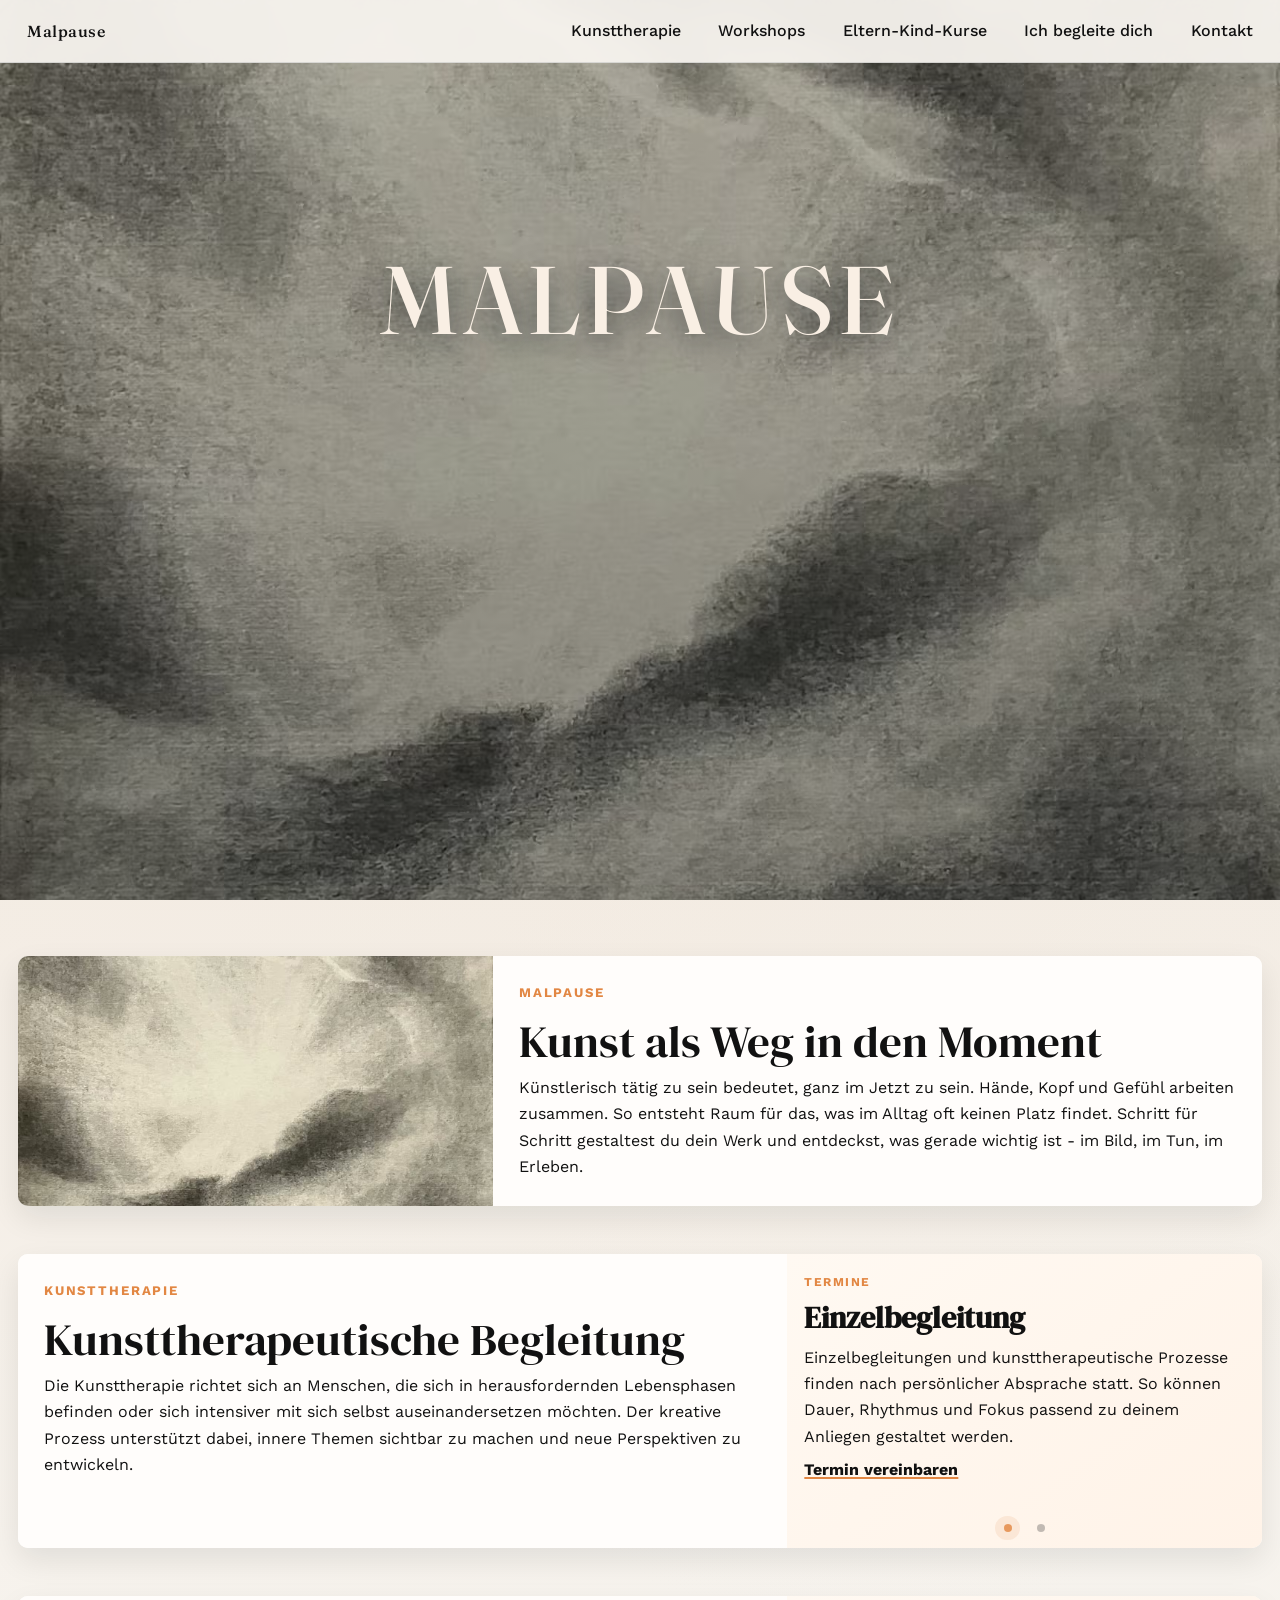
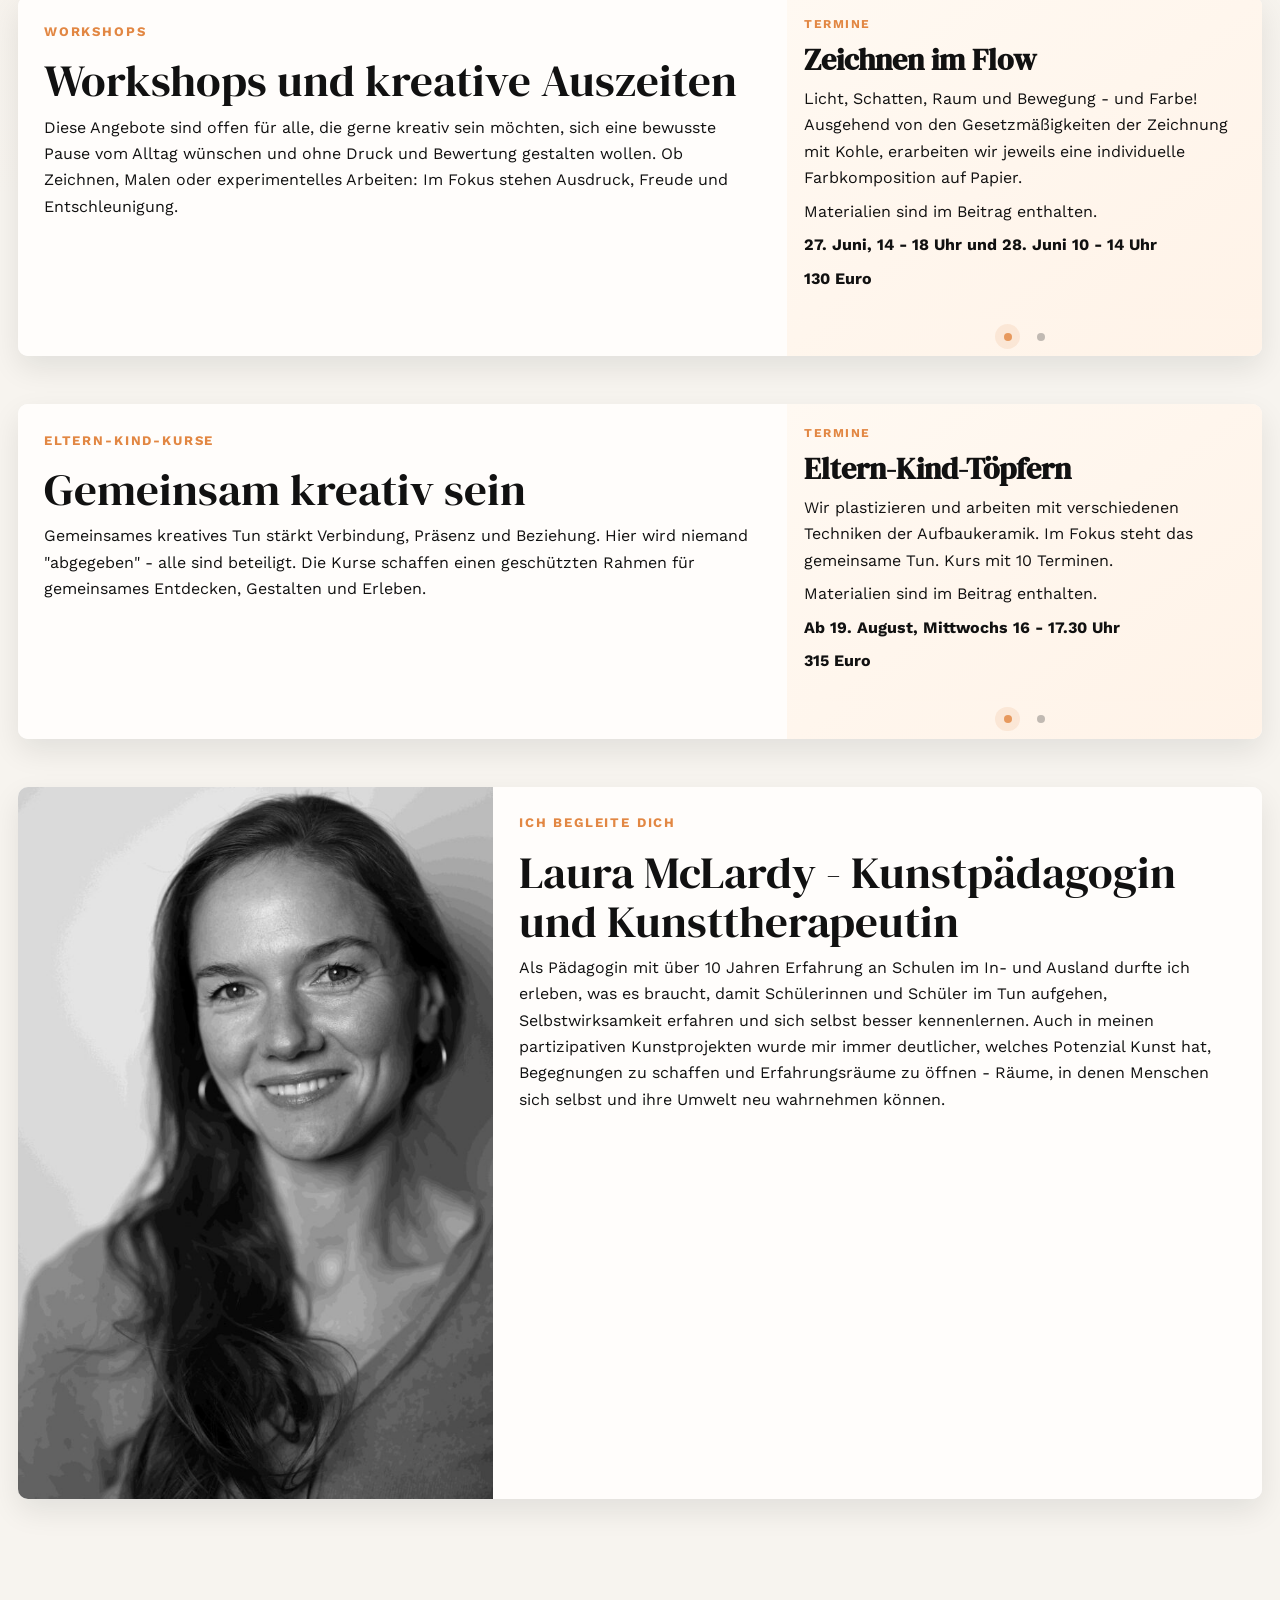
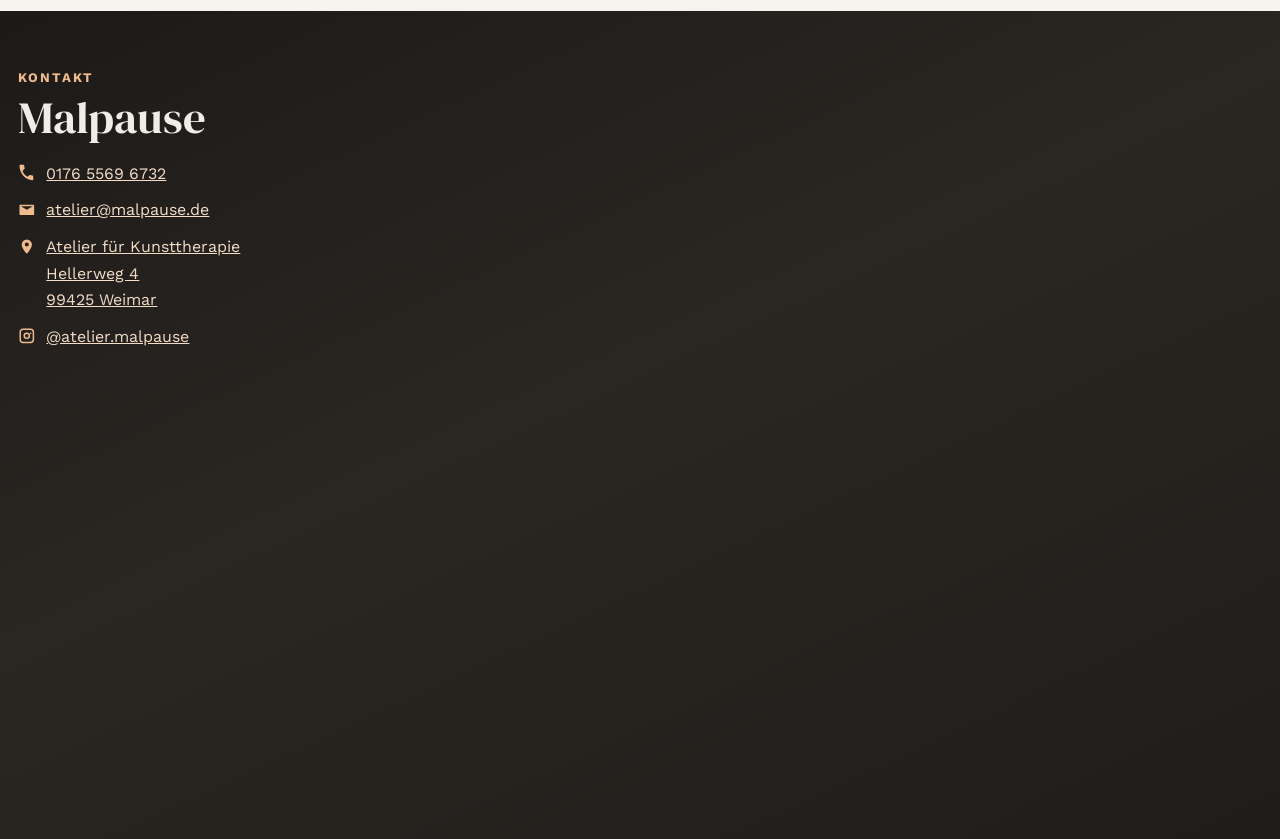
==== index.html @ d19cddeb "Update index.html" ====
﻿<!doctype html>
<html lang="de">
<head>
  <meta charset="utf-8">
  <meta name="viewport" content="width=device-width, initial-scale=1">
  <title>Malpause</title>
  <meta name="description" content="Kunsttherapie, Workshops und Eltern-Kind-Kurse in Weimar.">
  <link rel="icon" href="favicon.svg" type="image/svg+xml">
  <link rel="preconnect" href="https://fonts.googleapis.com">
  <link rel="preconnect" href="https://fonts.gstatic.com" crossorigin>
  <link href="https://fonts.googleapis.com/css2?family=Caveat:wght@500;700&family=DM+Serif+Display:ital@0;1&family=Fraunces:opsz,wght@9..144,300;9..144,500;9..144,700&family=Great+Vibes&family=Satisfy&family=Work+Sans:wght@400;500;700&display=swap" rel="stylesheet">
  <link rel="stylesheet" href="styles.css">
</head>
<body>
  <header id="hero" class="hero" aria-label="Hero Bereich">
    <picture>
      <source
        type="image/avif"
        srcset="hero-768.avif 768w, hero-1280.avif 1280w, hero-1920.avif 1920w"
        sizes="100vw">
      <source
        type="image/webp"
        srcset="hero-768.webp 768w, hero-1280.webp 1280w, hero-1920.webp 1920w"
        sizes="100vw">
      <img src="hero-1280.webp" alt="Malpause Hintergrund" class="hero__image" fetchpriority="high" decoding="async">
    </picture>
    <div class="hero__overlay"></div>
    <div class="hero__content">
      <h1 class="hero__title" id="heroTitle"><a class="hero__title-link" href="#malpause">Malpause</a></h1>
      <div class="hero__links" id="heroLinks" aria-label="Schnellzugriffe">
        <a class="hero__link" id="heroLinkKunsttherapie" href="#kunsttherapie">Kunsttherapie</a>
        <a class="hero__link" id="heroLinkWorkshops" href="#workshops">Workshops</a>
        <a class="hero__link" id="heroLinkElternKind" href="#eltern-kind-kurse">Eltern-Kind-Kurse</a>
      </div>
      <a class="hero__signature" id="heroSignature" href="#ich-begleite-dich">by Laura McLardy</a>
    </div>
  </header>

  <nav id="mainNav" class="site-nav is-hidden" aria-label="Hauptmenü">
    <div class="site-nav__inner">
      <a class="site-nav__brand" href="#malpause">Malpause</a>
      <button class="site-nav__toggle" id="navToggle" type="button" aria-expanded="false" aria-controls="mainMenu" aria-label="Menü öffnen">
        <span class="site-nav__toggle-line"></span>
        <span class="site-nav__toggle-line"></span>
        <span class="site-nav__toggle-line"></span>
      </button>
      <div class="site-nav__menu" id="mainMenu">
        <a href="#kunsttherapie">Kunsttherapie</a>
        <a href="#workshops">Workshops</a>
        <a href="#eltern-kind-kurse">Eltern-Kind-Kurse</a>
        <a href="#ich-begleite-dich">Ich begleite dich</a>
        <a href="#kontakt">Kontakt</a>
      </div>
    </div>
  </nav>

  <main>
    <section id="malpause" class="content-block">
      <figure class="content-block__media">
        <picture>
          <source
            type="image/avif"
            srcset="hero-768.avif 768w, hero-1280.avif 1280w, hero-1920.avif 1920w"
            sizes="(min-width: 768px) 62vw, 100vw">
          <source
            type="image/webp"
            srcset="hero-768.webp 768w, hero-1280.webp 1280w, hero-1920.webp 1920w"
            sizes="(min-width: 768px) 62vw, 100vw">
          <img src="hero-1280.webp" alt="Kunstmaterialien im Atelier" loading="lazy" decoding="async">
        </picture>
      </figure>
      <div class="content-block__text">
        <p class="eyebrow">Malpause</p>
        <h2>Kunst als Weg in den Moment</h2>
        <p>
          Künstlerisch tätig zu sein bedeutet, ganz im Jetzt zu sein.
          Hände, Kopf und Gefühl arbeiten zusammen.
          So entsteht Raum für das, was im Alltag oft keinen Platz findet.
          Schritt für Schritt gestaltest du dein Werk und entdeckst,
          was gerade wichtig ist - im Bild, im Tun, im Erleben.
        </p>
      </div>
    </section>

    <section id="kunsttherapie" class="content-block offer-section">
      <figure class="content-block__media">
        <div class="offer-carousel" data-carousel aria-label="Karussell Kunsttherapie">
          <div class="offer-carousel__slide offer-carousel__slide--term is-active">
            <div class="term-card">
              <p class="term-card__label">Termine</p>
              <h3>Einzelbegleitung</h3>
              <p>
                Einzelbegleitungen und kunsttherapeutische Prozesse finden nach persönlicher
                Absprache statt. So können Dauer, Rhythmus und Fokus passend zu deinem Anliegen
                gestaltet werden.
              </p>
              <p><strong><a class="term-link" href="#kontakt">Termin vereinbaren</a></strong></p>
            </div>
          </div>
          <div class="offer-carousel__slide offer-carousel__slide--quote">
            <blockquote class="quote-card offer-quote">
              <p>
                “Die Sessions helfen mir, innere Klarheit zu gewinnen, Blockaden zu lösen und mich selbst besser zu verstehen.”
              </p>
              <cite>- Klientin, Einzelbegleitung</cite>
            </blockquote>
          </div>
          <div class="offer-carousel__controls">
            <button type="button" class="offer-carousel__btn" data-carousel-prev aria-label="Vorheriges Element">‹</button>
            <div class="offer-carousel__dots" role="tablist" aria-label="Karussell-Navigation">
              <button type="button" class="offer-carousel__dot is-active" data-carousel-dot="0" aria-label="Slide 1"></button>
              <button type="button" class="offer-carousel__dot" data-carousel-dot="1" aria-label="Slide 2"></button>
            </div>
            <button type="button" class="offer-carousel__btn" data-carousel-next aria-label="Nächstes Element">›</button>
          </div>
        </div>
      </figure>
      <div class="content-block__text">
        <p class="eyebrow">Kunsttherapie</p>
        <h2>Kunsttherapeutische Begleitung</h2>
        <p>
          Die Kunsttherapie richtet sich an Menschen, die sich in herausfordernden
          Lebensphasen befinden oder sich intensiver mit sich selbst auseinandersetzen
          möchten. Der kreative Prozess unterstützt dabei, innere Themen sichtbar zu machen
          und neue Perspektiven zu entwickeln.
        </p>
      </div>
    </section>

    <section id="workshops" class="content-block offer-section">
      <figure class="content-block__media">
        <div class="offer-carousel" data-carousel aria-label="Karussell Workshops">
          <div class="offer-carousel__slide offer-carousel__slide--term is-active">
            <div class="term-card">
              <p class="term-card__label">Termine</p>
              <h3>Zeichnen im Flow</h3>
              <p>
                Licht, Schatten, Raum und Bewegung - und Farbe! Ausgehend von den Gesetzmäßigkeiten der Zeichnung mit Kohle, erarbeiten wir jeweils 
                eine individuelle Farbkomposition auf Papier.
              </p>
              <p>Materialien sind im Beitrag enthalten.</p>
              <p><strong>27. Juni, 14 - 18 Uhr und 28. Juni 10 - 14 Uhr</strong></p>
              <p><strong>130 Euro</strong></p>
            </div>
          </div>
          <div class="offer-carousel__slide offer-carousel__slide--quote">
            <blockquote class="quote-card offer-quote">
              <p>
                “Lauras Unterrichtsstil ist wunderbar: sanft, ermutigend und klar. Besonders gefallen haben mir die Dynamik und die Atmosphäre.”
              </p>
              <cite>- Workshop Teilnehmer</cite>
            </blockquote>
          </div>
          <div class="offer-carousel__controls">
            <button type="button" class="offer-carousel__btn" data-carousel-prev aria-label="Vorheriges Element">‹</button>
            <div class="offer-carousel__dots" role="tablist" aria-label="Karussell-Navigation">
              <button type="button" class="offer-carousel__dot is-active" data-carousel-dot="0" aria-label="Slide 1"></button>
              <button type="button" class="offer-carousel__dot" data-carousel-dot="1" aria-label="Slide 2"></button>
            </div>
            <button type="button" class="offer-carousel__btn" data-carousel-next aria-label="Nächstes Element">›</button>
          </div>
        </div>
      </figure>
      <div class="content-block__text">
        <p class="eyebrow">Workshops</p>
        <h2>Workshops und kreative Auszeiten</h2>
        <p>
          Diese Angebote sind offen für alle, die gerne kreativ sein möchten, sich
          eine bewusste Pause vom Alltag wünschen und ohne Druck und Bewertung gestalten
          wollen. Ob Zeichnen, Malen oder experimentelles Arbeiten: Im Fokus stehen
          Ausdruck, Freude und Entschleunigung.
        </p>
      </div>
    </section>

    <section id="eltern-kind-kurse" class="content-block offer-section">
      <figure class="content-block__media">
        <div class="offer-carousel" data-carousel aria-label="Karussell Eltern-Kind-Kurse">
          <div class="offer-carousel__slide offer-carousel__slide--term is-active">
            <div class="term-card">
              <p class="term-card__label">Termine</p>
              <h3>Eltern-Kind-Töpfern</h3>
              <p>
                Wir plastizieren und arbeiten mit verschiedenen Techniken der Aufbaukeramik.
                Im Fokus steht das gemeinsame Tun. Kurs mit 10 Terminen. 
              </p>
              <p>Materialien sind im Beitrag enthalten.</p>
              <p><strong>Ab 19. August, Mittwochs 16 - 17.30 Uhr</strong></p>
              <p><strong>315 Euro</strong></p>
            </div>
          </div>
          <div class="offer-carousel__slide offer-carousel__slide--quote">
            <blockquote class="quote-card offer-quote">
              <p>
                “Die Atmosphäre war einladend, ruhig und inspirierend - genau das, was man sich für kreatives Arbeiten mit Kindern wünscht.”
              </p>
              <cite>- Eltern-Kind-Kurs Teilnehmende</cite>
            </blockquote>
          </div>
          <div class="offer-carousel__controls">
            <button type="button" class="offer-carousel__btn" data-carousel-prev aria-label="Vorheriges Element">‹</button>
            <div class="offer-carousel__dots" role="tablist" aria-label="Karussell-Navigation">
              <button type="button" class="offer-carousel__dot is-active" data-carousel-dot="0" aria-label="Slide 1"></button>
              <button type="button" class="offer-carousel__dot" data-carousel-dot="1" aria-label="Slide 2"></button>
            </div>
            <button type="button" class="offer-carousel__btn" data-carousel-next aria-label="Nächstes Element">›</button>
          </div>
        </div>
      </figure>
      <div class="content-block__text">
        <p class="eyebrow">Eltern-Kind-Kurse</p>
        <h2>Gemeinsam kreativ sein</h2>
        <p>
          Gemeinsames kreatives Tun stärkt Verbindung, Präsenz und Beziehung.
          Hier wird niemand "abgegeben" - alle sind beteiligt. Die Kurse schaffen
          einen geschützten Rahmen für gemeinsames Entdecken, Gestalten und Erleben.
        </p>
      </div>
    </section>

    <section id="ich-begleite-dich" class="content-block">
      <figure class="content-block__media">
        <img src="portrait-web-683x1024.jpg" alt="Porträt von Laura McLardy im Atelier" loading="lazy">
      </figure>
      <div class="content-block__text">
        <p class="eyebrow">Ich begleite dich</p>
        <h2>Laura McLardy - Kunstpädagogin und Kunsttherapeutin</h2>
        <p>
          Als Pädagogin mit über 10 Jahren Erfahrung an Schulen im In- und Ausland
          durfte ich erleben, was es braucht, damit Schülerinnen und Schüler im Tun
          aufgehen, Selbstwirksamkeit erfahren und sich selbst besser kennenlernen.
          Auch in meinen partizipativen Kunstprojekten wurde mir immer deutlicher,
          welches Potenzial Kunst hat, Begegnungen zu schaffen und Erfahrungsräume
          zu öffnen - Räume, in denen Menschen sich selbst und ihre Umwelt neu
          wahrnehmen können.
        </p>
      </div>
    </section>
  </main>

  <footer id="kontakt" class="site-footer">
    <div class="site-footer__inner">
      <p class="eyebrow">Kontakt</p>
      <h2>Malpause</h2>
      <ul class="contact-list">
        <li class="contact-item">
          <span class="contact-icon" aria-hidden="true">
            <svg viewBox="0 0 24 24" role="img" focusable="false">
              <path d="M6.6 10.8a15.2 15.2 0 0 0 6.6 6.6l2.2-2.2a1 1 0 0 1 1-.24c1.08.36 2.23.56 3.42.56a1 1 0 0 1 1 1V21a1 1 0 0 1-1 1C10.74 22 2 13.26 2 2a1 1 0 0 1 1-1h4.48a1 1 0 0 1 1 1c0 1.2.2 2.34.56 3.42a1 1 0 0 1-.24 1l-2.2 2.38z"/>
            </svg>
          </span>
          <a href="tel:+4917655696732">0176 5569 6732</a>
        </li>
        <li class="contact-item">
          <span class="contact-icon" aria-hidden="true">
            <svg viewBox="0 0 24 24" role="img" focusable="false">
              <path d="M3 5h18a1 1 0 0 1 1 1v12a1 1 0 0 1-1 1H3a1 1 0 0 1-1-1V6a1 1 0 0 1 1-1zm9 7 8.2-5H3.8L12 12z"/>
            </svg>
          </span>
          <a href="mailto:atelier@malpause.de">atelier@malpause.de</a>
        </li>
        <li class="contact-item">
          <span class="contact-icon" aria-hidden="true">
            <svg viewBox="0 0 24 24" role="img" focusable="false">
              <path d="M12 2a7 7 0 0 1 7 7c0 4.77-5.14 10.52-6.32 11.78a1 1 0 0 1-1.36 0C10.14 19.52 5 13.77 5 9a7 7 0 0 1 7-7zm0 9.5A2.5 2.5 0 1 0 12 6a2.5 2.5 0 0 0 0 5.5z"/>
            </svg>
          </span>
          <a href="https://maps.google.com/?q=Atelier+f%C3%BCr+Kunsttherapie,+Meyerstra%C3%9Fe+10,+99423+Weimar" target="_blank" rel="noopener noreferrer">
            Atelier für Kunsttherapie<br>
            Hellerweg 4<br>
            99425 Weimar
          </a>
        </li>
        <li class="contact-item">
          <span class="contact-icon" aria-hidden="true">
            <svg viewBox="0 0 24 24" role="img" focusable="false">
              <path d="M7 2h10a5 5 0 0 1 5 5v10a5 5 0 0 1-5 5H7a5 5 0 0 1-5-5V7a5 5 0 0 1 5-5zm0 2a3 3 0 0 0-3 3v10a3 3 0 0 0 3 3h10a3 3 0 0 0 3-3V7a3 3 0 0 0-3-3H7zm5 3.5A4.5 4.5 0 1 1 7.5 12 4.5 4.5 0 0 1 12 7.5zm0 2A2.5 2.5 0 1 0 14.5 12 2.5 2.5 0 0 0 12 9.5zm5.25-2.1a1.1 1.1 0 1 1-1.1 1.1 1.1 1.1 0 0 1 1.1-1.1z"/>
            </svg>
          </span>
          <a href="https://www.instagram.com/atelier.malpause/" target="_blank" rel="noopener noreferrer">@atelier.malpause</a>
        </li>
      </ul>
    </div>
  </footer>

  <script src="script.js"></script>
</body>
</html>
---- styles.css ----
﻿:root {
  --bg: #f7f4ef;
  --paper: #fffdfa;
  --ink: #111111;
  --muted: #3a3a3a;
  --accent: #e28743;
  --nav-bg: rgba(247, 244, 239, 0.95);
  --shadow: 0 12px 30px rgba(14, 17, 23, 0.09);
  --radius: 10px;
  --maxw: 1280px;
}

* {
  box-sizing: border-box;
}

html {
  scroll-behavior: smooth;
}

html[data-nav-direction] {
  scroll-behavior: auto;
  overflow-y: clip;
}

body {
  margin: 0;
  font-family: "Work Sans", system-ui, -apple-system, Segoe UI, Roboto, sans-serif;
  color: var(--ink);
  background: radial-gradient(circle at 10% -10%, #efe2d4 0%, transparent 48%),
    radial-gradient(circle at 120% 0%, #f2ebe2 0%, transparent 42%),
    var(--bg);
  line-height: 1.65;
  font-size: 1rem;
}

img {
  display: block;
  width: 100%;
  height: auto;
}

.hero {
  position: relative;
  isolation: isolate;
  overflow: hidden;
  height: 100svh;
}

.hero picture {
  display: block;
  width: 100%;
  height: 100%;
}

.hero__image {
  width: 100%;
  height: 100%;
  object-fit: cover;
  object-position: center;
}

.hero__overlay {
  position: absolute;
  inset: 0;
  background: linear-gradient(to bottom, rgba(18, 24, 31, 0.28), rgba(18, 24, 31, 0.45));
}

.hero__content {
  position: absolute;
  left: 50%;
  top: 50%;
  transform: translate(-50%, -50%);
  width: min(92vw, 820px);
  display: flex;
  flex-direction: column;
  align-items: center;
  text-align: center;
}

.hero__title {
  position: static;
  margin: 0;
  font-family: "Fraunces", Georgia, serif;
  font-size: clamp(2.2rem, 10vw, 6rem);
  font-weight: 500;
  letter-spacing: 0.05em;
  color: #f9efe4;
  opacity: 0;
  transition: opacity 1.6s ease;
  text-align: center;
  text-transform: uppercase;
  text-shadow: 0 8px 28px rgba(12, 16, 22, 0.55);
}

.hero__title.is-visible {
  opacity: 1;
}

.hero__title-link {
  color: inherit;
  text-decoration: none;
}

.hero__links {
  margin-top: 2rem;
  display: flex;
  flex-direction: column;
  align-items: center;
  gap: 0.48rem;
}

.hero__link {
  font-family: "Fraunces", Georgia, serif;
  font-size: clamp(1.22rem, 4.2vw, 2.05rem);
  font-weight: 400;
  letter-spacing: 0.01em;
  line-height: 1.4;
  color: #ffe2c8;
  text-decoration: none;
  opacity: 0;
  transform: translateY(8px);
  transition: opacity 0.72s ease, transform 0.72s ease, color 0.2s ease;
}

.hero__link.is-visible {
  opacity: 1;
  transform: translateY(0);
}

.hero__link:hover,
.hero__link:focus-visible {
  color: #ffd3aa;
}

.hero__signature {
  margin-top: 4.4rem;
  position: relative;
  font-family: "Caveat", "Satisfy", "Great Vibes", "Brush Script MT", cursive;
  font-size: clamp(1.55rem, 5.2vw, 2.55rem);
  font-weight: 500;
  letter-spacing: 0.02em;
  line-height: 1.15;
  color: #ffd8b6;
  text-decoration: none;
  opacity: 0;
  transform: translateY(8px) rotate(-5deg);
  transform-origin: left center;
  transition: opacity 0.92s ease, transform 0.92s ease, color 0.2s ease;
}

.hero__signature::after {
  content: "";
  position: absolute;
  left: 0.12em;
  right: 0.12em;
  bottom: 0.08em;
  border-bottom: 2px solid rgba(255, 216, 182, 0.95);
  transform: scaleX(0);
  transform-origin: left center;
  transition: transform 1.05s ease;
  transition-delay: 0.18s;
}

.hero__signature.is-visible {
  opacity: 1;
  transform: translateY(0) rotate(-5deg);
}

.hero__signature.is-visible::after {
  transform: scaleX(1);
}

.hero__signature:hover,
.hero__signature:focus-visible {
  color: #ffe7d0;
}

.site-nav {
  position: fixed;
  top: 0;
  left: 0;
  right: 0;
  z-index: 30;
  backdrop-filter: blur(8px);
  background: var(--nav-bg);
  border-bottom: 1px solid rgba(31, 42, 53, 0.12);
  transform: translateY(0);
  opacity: 1;
  transition: transform 0.85s ease, opacity 0.85s ease;
}

.site-nav.is-hidden {
  transform: translateY(-110%);
  opacity: 0;
  pointer-events: none;
}

.site-nav__inner {
  max-width: var(--maxw);
  margin: 0 auto;
  display: flex;
  justify-content: space-between;
  align-items: center;
  gap: 0.8rem;
  padding: 0.6rem 0.75rem;
}

.site-nav__brand {
  font-family: "Fraunces", Georgia, serif;
  font-size: 1.15rem;
  letter-spacing: 0.03em;
  font-weight: 500;
  flex: 0 0 auto;
}

.site-nav__toggle {
  display: none;
  width: 2.4rem;
  height: 2.4rem;
  border: 0;
  border-radius: 999px;
  background: rgba(226, 135, 67, 0.14);
  color: var(--ink);
  align-items: center;
  justify-content: center;
  flex-direction: column;
  gap: 0.22rem;
  cursor: pointer;
}

.site-nav__toggle-line {
  width: 1rem;
  height: 2px;
  background: currentColor;
  border-radius: 999px;
}

.site-nav__menu {
  display: flex;
  justify-content: flex-end;
  align-items: center;
  gap: 0.45rem;
  overflow-x: auto;
  white-space: nowrap;
  flex: 1 1 auto;
}

.site-nav a {
  position: relative;
  color: var(--ink);
  text-decoration: none;
  padding: 0.5rem 0.95rem;
  border-radius: 6px;
  font-size: 0.95rem;
  font-weight: 500;
  white-space: nowrap;
  transition: color 0.2s ease, transform 0.2s ease;
}

.site-nav a::before {
  content: "";
  position: absolute;
  inset: 18% 8%;
  border-radius: 14px 8px 12px 9px;
  background:
    radial-gradient(circle at 20% 40%, rgba(226, 135, 67, 0.2) 0, rgba(226, 135, 67, 0) 60%),
    linear-gradient(110deg, rgba(226, 135, 67, 0.13), rgba(255, 194, 145, 0.2));
  transform: scale(0.7) rotate(-1.8deg);
  opacity: 0;
  z-index: -1;
  transition: opacity 0.22s ease, transform 0.22s ease;
}

.site-nav a:hover,
.site-nav a:focus-visible {
  color: #2b1a0f;
  transform: translateY(-1px);
  outline: none;
}

.site-nav a:hover::before,
.site-nav a:focus-visible::before {
  opacity: 1;
  transform: scale(1) rotate(-1.8deg);
}

.quote-card {
  margin: 0;
  padding: 1.35rem 1.2rem;
  min-height: 100%;
  background: linear-gradient(145deg, #fff8f1, #fff2e7);
  border-left: 4px solid var(--accent);
  border-radius: 0;
  box-shadow: none;
  display: flex;
  flex-direction: column;
  justify-content: center;
}

.quote-card p {
  margin: 0 0 0.7rem;
  font-family: "DM Serif Display", Georgia, serif;
  font-size: clamp(1.05rem, 2.6vw, 1.45rem);
  line-height: 1.25;
}

.quote-card cite {
  font-style: normal;
  font-size: 0.92rem;
  color: var(--muted);
}

.term-card {
  min-height: 0;
  background: linear-gradient(145deg, #fff9f2, #fff3e8);
  border: 0;
  border-radius: 0;
  box-shadow: none;
  padding: 1.2rem 1.1rem;
}

.term-card__label {
  margin: 0 0 0.45rem;
  font-size: 0.75rem;
  letter-spacing: 0.12em;
  text-transform: uppercase;
  font-weight: 700;
  color: var(--accent);
}

.term-card h3 {
  margin: 0 0 0.55rem;
  font-family: "DM Serif Display", Georgia, serif;
  font-size: clamp(1.35rem, 3.2vw, 1.85rem);
  line-height: 1.2;
}

.term-card p {
  margin: 0 0 0.45rem;
}

.term-link {
  color: #111111;
  text-decoration: underline;
  text-decoration-color: var(--accent);
  text-decoration-thickness: 2px;
  text-underline-offset: 0.14em;
}

.offer-quote {
  min-height: 0;
  justify-content: center;
  text-align: center;
  border-top: 0;
}

.offer-carousel {
  position: relative;
  background: linear-gradient(145deg, #fff9f2, #fff3e8);
  min-height: 100%;
  display: grid;
  grid-template-rows: 1fr auto;
  touch-action: pan-y;
}

.offer-carousel__slide {
  display: flex;
  align-items: flex-start;
  flex: 1 1 auto;
  opacity: 0;
  visibility: hidden;
  pointer-events: none;
  grid-row: 1;
  grid-column: 1;
  transition: opacity 0.2s ease;
}

.offer-carousel__slide.is-active {
  opacity: 1;
  visibility: visible;
  pointer-events: auto;
}

.offer-carousel__slide--quote {
  align-items: center;
}

.offer-carousel__slide > * {
  min-height: 100%;
  width: 100%;
}

.offer-carousel__controls {
  display: flex;
  align-items: center;
  justify-content: center;
  gap: 0.4rem;
  padding: 0.35rem 0.4rem 0.45rem;
  border-top: 0;
  background: transparent;
  grid-row: 2;
  grid-column: 1;
}

.offer-carousel__btn {
  display: none;
}

.offer-carousel__btn:hover,
.offer-carousel__btn:focus-visible {
  background: rgba(226, 135, 67, 0.28);
  outline: none;
}

.offer-carousel__dots {
  display: flex;
  align-items: center;
  gap: 0.5rem;
}

.offer-carousel__dot {
  position: relative;
  border: 0;
  width: 1.55rem;
  height: 1.55rem;
  border-radius: 999px;
  background: transparent;
  cursor: pointer;
  padding: 0;
}

.offer-carousel__dot::before {
  content: "";
  position: absolute;
  top: 50%;
  left: 50%;
  width: 0.5rem;
  height: 0.5rem;
  border-radius: 999px;
  background: rgba(35, 35, 35, 0.28);
  transform: translate(-50%, -50%);
}

.offer-carousel__dot.is-active {
  background: rgba(226, 135, 67, 0.12);
}

.offer-carousel__dot.is-active::before {
  background: rgba(226, 135, 67, 0.82);
}

@supports (view-transition-name: none) {
  ::view-transition-group(root) {
    animation-duration: 420ms;
    animation-timing-function: cubic-bezier(0.22, 1, 0.36, 1);
  }

  html[data-nav-direction="forward"]::view-transition-old(root) {
    animation-name: nav-slide-out-left;
  }

  html[data-nav-direction="forward"]::view-transition-new(root) {
    animation-name: nav-slide-in-right;
  }

  html[data-nav-direction="back"]::view-transition-old(root) {
    animation-name: nav-slide-out-right;
  }

  html[data-nav-direction="back"]::view-transition-new(root) {
    animation-name: nav-slide-in-left;
  }
}

@keyframes nav-slide-out-right {
  from {
    transform: translateX(0);
    opacity: 1;
  }
  to {
    transform: translateX(100%);
    opacity: 0.92;
  }
}

@keyframes nav-slide-in-left {
  from {
    transform: translateX(-100%);
    opacity: 0.92;
  }
  to {
    transform: translateX(0);
    opacity: 1;
  }
}

@keyframes nav-slide-out-left {
  from {
    transform: translateX(0);
    opacity: 1;
  }
  to {
    transform: translateX(-100%);
    opacity: 0.92;
  }
}

@keyframes nav-slide-in-right {
  from {
    transform: translateX(100%);
    opacity: 0.92;
  }
  to {
    transform: translateX(0);
    opacity: 1;
  }
}

main {
  max-width: var(--maxw);
  margin: 0 auto;
  padding: 2.5rem 1.15rem 4rem;
}

main section[id] {
  scroll-margin-top: 5.6rem;
}

.content-block {
  display: grid;
  grid-template-columns: 1fr;
  gap: 0;
  align-items: stretch;
  margin-bottom: 2.4rem;
  border-radius: var(--radius);
  overflow: hidden;
  box-shadow: var(--shadow);
  background: #fff;
}

.content-block__media {
  margin: 0;
  border-radius: 0;
  overflow: hidden;
  box-shadow: none;
  order: 2;
  display: flex;
  flex-direction: column;
}

.content-block__media > * {
  width: 100%;
}

.content-block__media img {
  aspect-ratio: 4 / 3;
  object-fit: cover;
}

#malpause .content-block__media img {
  width: 100%;
  max-width: none;
  margin: 0;
  aspect-ratio: 4 / 3;
  object-fit: cover;
  object-position: center;
  border-radius: 0;
}

@media (min-width: 768px) {
  #malpause .content-block__media {
    position: relative;
  }

  #malpause .content-block__media img {
    position: absolute;
    inset: 0;
    width: 100%;
    height: 100%;
    aspect-ratio: auto;
    object-fit: cover;
  }
}

#ich-begleite-dich .content-block__media {
  min-height: 100%;
}

#ich-begleite-dich .content-block__media img {
  width: 100%;
  height: 100%;
  max-width: none;
  margin: 0;
  aspect-ratio: auto;
  object-fit: cover;
  object-position: center top;
  border-radius: 0;
}

.content-block__text {
  background: color-mix(in srgb, var(--paper) 90%, white);
  padding: 1.1rem 1.05rem 1.2rem;
  border-radius: 0;
  box-shadow: none;
  order: 1;
}

.content-block__text p {
  margin: 0 0 0.85rem;
}

.content-block__text p:last-child {
  margin-bottom: 0;
}

.eyebrow {
  margin: 0 0 0.55rem;
  font-size: 0.82rem;
  letter-spacing: 0.14em;
  text-transform: uppercase;
  color: var(--accent);
  font-weight: 700;
}

h2 {
  margin: 0 0 0.55rem;
  font-family: "DM Serif Display", Georgia, serif;
  font-size: clamp(1.55rem, 4.9vw, 2.8rem);
  font-weight: 400;
  line-height: 1.1;
}

.subpage-title {
  margin: 0 0 0.55rem;
  font-family: "DM Serif Display", Georgia, serif;
  font-size: clamp(1.75rem, 5.2vw, 3rem);
  font-weight: 400;
  line-height: 1.1;
}

.content-block__actions {
  margin-top: 1.1rem;
}

.btn-more {
  display: inline-flex;
  align-items: center;
  justify-content: center;
  gap: 0.5rem;
  padding: 0.62rem 1.05rem;
  border-radius: 999px;
  font-weight: 600;
  letter-spacing: 0.01em;
  text-decoration: none;
  color: #2b1a0f;
  background: linear-gradient(115deg, rgba(226, 135, 67, 0.18), rgba(255, 210, 170, 0.28));
  border: 1px solid rgba(226, 135, 67, 0.35);
  transition: transform 0.2s ease, background 0.2s ease;
}

.btn-more:hover,
.btn-more:focus-visible {
  transform: translateY(-1px);
  background: linear-gradient(115deg, rgba(226, 135, 67, 0.25), rgba(255, 210, 170, 0.38));
}

.subpage-header {
  position: sticky;
  top: 0;
  z-index: 25;
  backdrop-filter: blur(8px);
  background: var(--nav-bg);
  border-bottom: 1px solid rgba(31, 42, 53, 0.12);
}

.subpage-header__inner {
  max-width: var(--maxw);
  margin: 0 auto;
  padding: 0.7rem 1.15rem;
  display: grid;
  grid-template-columns: 2.45rem 1fr 2.45rem;
  align-items: center;
  gap: 0.5rem;
}

.subpage-back {
  grid-column: 1;
  display: inline-flex;
  align-items: center;
  justify-content: center;
  color: var(--ink);
  text-decoration: none;
  width: 2.45rem;
  height: 2.45rem;
  padding: 0;
  border-radius: 999px;
  background: rgba(226, 135, 67, 0.12);
}

.subpage-back:hover,
.subpage-back:focus-visible {
  background: rgba(226, 135, 67, 0.22);
}

.subpage-back__icon {
  width: 1rem;
  height: 1rem;
  display: inline-flex;
  align-items: center;
  justify-content: center;
  transform: translateX(-0.5px);
}

.subpage-back__icon span {
  display: none;
}

.subpage-back__icon::before {
  content: "\2190";
  font-size: 1.05rem;
  line-height: 1;
  font-weight: 700;
}

.subpage-header__eyebrow {
  grid-column: 2;
  justify-self: center;
  margin: 0;
  text-align: center;
  line-height: 1.2;
}

.subpage-main {
  max-width: var(--maxw);
  margin: 0 auto;
  padding: 1.3rem 1.15rem 3.4rem;
}

.subpage-main .content-block {
  margin-bottom: 1.25rem;
}

.subpage-panel {
  background: color-mix(in srgb, var(--paper) 92%, white);
  border-radius: var(--radius);
  box-shadow: var(--shadow);
  padding: 1.15rem 1.05rem;
}

.subpage-panel h2 {
  margin-bottom: 0.65rem;
}

.subpage-panel p {
  margin: 0 0 0.62rem;
}

.subpage-panel p:last-child {
  margin-bottom: 0;
}

.subpage-panel__action {
  margin-top: 0.95rem;
}

.subpage-copy-layout {
  --subpage-media-width: clamp(3.6rem, calc(-9.2rem + 60vw), 50%);
  display: grid;
  grid-template-columns:
    minmax(0, calc(100% - var(--subpage-media-width)))
    minmax(3.6rem, var(--subpage-media-width));
  gap: 0;
  align-items: stretch;
  background: color-mix(in srgb, var(--paper) 92%, white);
  border-radius: var(--radius);
  box-shadow: var(--shadow);
  overflow: hidden;
}

.subpage-copy-layout > .subpage-panel {
  background: transparent;
  border-radius: 0;
  box-shadow: none;
  margin: 0;
}

.subpage-side-media {
  margin: 0;
  border-radius: 0;
  overflow: hidden;
  box-shadow: none;
  min-height: 100%;
  border-left: 1px solid rgba(31, 42, 53, 0.08);
}

.subpage-side-media img {
  width: 100%;
  height: 100%;
  object-fit: cover;
  object-position: center center;
}

.subpage-copy h2 {
  margin-top: 1.1rem;
}

.subpage-copy ul {
  margin: 0.3rem 0 0.9rem;
  padding-left: 1.2rem;
}

.subpage-copy__cta {
  margin-top: 1.05rem;
}

.subpage-copy-layout + .subpage-offer-grid,
.subpage-copy + .subpage-offer-grid {
  margin-top: 1.35rem;
}

.subpage-offer-grid {
  display: grid;
  grid-template-columns: 1fr;
  gap: 1.25rem;
}

.subpage-offer-grid .term-card,
.subpage-offer-grid .quote-card {
  min-height: 100%;
  border-radius: var(--radius);
  box-shadow: var(--shadow);
}

.site-footer {
  background: linear-gradient(155deg, #1c1a18, #2a2622 45%, #1f1d1a);
  color: #f0ece7;
  padding: 3.2rem 1.15rem;
  min-height: 92svh;
}

#kontakt {
  scroll-margin-top: 6.2rem;
}

.site-footer__inner {
  max-width: var(--maxw);
  margin: 0 auto;
}

.site-footer .eyebrow {
  color: #f0bb8c;
}

.site-footer h2 {
  margin-bottom: 1.15rem;
}

.site-footer p {
  margin: 0.3rem 0;
}

.site-footer a {
  color: #f3ddc7;
}

.contact-list {
  list-style: none;
  padding: 0;
  margin: 0;
  display: grid;
  gap: 0.65rem;
}

.contact-item {
  display: flex;
  align-items: flex-start;
  gap: 0.65rem;
}

.contact-icon {
  width: 1.1rem;
  height: 1.1rem;
  flex: 0 0 1.1rem;
  margin-top: 0.2rem;
  color: #f0bb8c;
}

.contact-icon svg {
  width: 100%;
  height: 100%;
  fill: currentColor;
}

.site-footer a:hover,
.site-footer a:focus-visible {
  color: #ffe9d4;
}

@media (min-width: 768px) {
  main {
    padding-top: 3.5rem;
  }

  .content-block {
    grid-template-columns: 1fr 1.618fr;
    gap: 0;
    margin-bottom: 3rem;
  }

  .content-block:not(.offer-section) .content-block__media {
    order: 1;
  }

  .content-block:not(.offer-section) .content-block__text {
    order: 2;
  }

  .offer-section .content-block__text {
    order: 1;
  }

  .offer-section .content-block__media {
    order: 2;
    display: flex;
  }

  .offer-section {
    grid-template-columns: 1.618fr 1fr;
  }

  .content-block__text {
    padding: 1.6rem;
  }

  .content-block__text,
  .content-block__media {
    height: 100%;
  }

}

@media (min-width: 1024px) {
  .hero {
    height: 100svh;
  }

  .site-nav__inner {
    gap: 0.7rem;
  }

  .site-nav a {
    font-size: 1rem;
  }

  .offer-section {
    grid-template-columns: 1.618fr 1fr;
    align-items: start;
  }

  .offer-section .content-block__text {
    align-self: start;
  }

  .offer-section .content-block__media {
    display: flex;
    align-self: start;
  }
}

@media (max-width: 900px) {
  .site-nav__inner {
    position: relative;
    display: flex;
    justify-content: space-between;
    align-items: center;
  }

  .site-nav__toggle {
    display: inline-flex;
  }

  .site-nav__menu {
    position: absolute;
    top: calc(100% + 1px);
    left: 0;
    right: 0;
    background: var(--nav-bg);
    border-bottom: 1px solid rgba(31, 42, 53, 0.12);
    flex-direction: column;
    align-items: flex-start;
    justify-content: flex-start;
    gap: 0.2rem;
    max-height: 0;
    opacity: 0;
    overflow: hidden;
    width: auto;
    transition: max-height 0.3s ease, opacity 0.25s ease, padding-top 0.3s ease;
    padding: 0 0.75rem 0;
    pointer-events: none;
  }

  .site-nav.is-menu-open .site-nav__menu {
    max-height: 22rem;
    opacity: 1;
    padding-top: 0.45rem;
    padding-bottom: 0.55rem;
    pointer-events: auto;
  }

  .site-nav__menu a {
    width: 100%;
  }
}

@media (min-width: 900px) {
  .subpage-copy-layout + .subpage-offer-grid,
  .subpage-copy + .subpage-offer-grid {
    margin-top: 1.7rem;
  }

  .subpage-offer-grid {
    grid-template-columns: 1fr 1fr;
    align-items: stretch;
  }
}

@media (hover: none) and (pointer: coarse) and (orientation: landscape) and (max-height: 560px) {
  .hero {
    height: 100dvh;
  }

  .hero__content {
    top: calc(50% + 1.75rem);
    transform: translate(-50%, -50%);
    width: min(94vw, 760px);
    padding-top: clamp(0.35rem, 1.5vh, 0.85rem);
    padding-bottom: 0.6rem;
    max-height: calc(100dvh - 3.5rem);
  }

  .hero__title {
    font-size: clamp(1.8rem, 6.5vw, 3.2rem);
    line-height: 1.05;
  }

  .hero__links {
    margin-top: 0.65rem;
    gap: 0.22rem;
  }

  .hero__link {
    font-size: clamp(0.98rem, 2.8vw, 1.35rem);
    line-height: 1.25;
  }

  .hero__signature {
    margin-top: 1.08rem;
    font-size: clamp(1.1rem, 3vw, 1.6rem);
  }
}

@media (prefers-reduced-motion: reduce) {
  html {
    scroll-behavior: auto;
  }

  .hero__title {
    transition: none;
  }

  .hero__link {
    transition: none;
  }

  .hero__signature {
    transition: none;
  }

  .hero__signature::after {
    transition: none;
    transform: scaleX(1);
  }

  ::view-transition-group(root),
  ::view-transition-old(root),
  ::view-transition-new(root) {
    animation: none !important;
  }
}
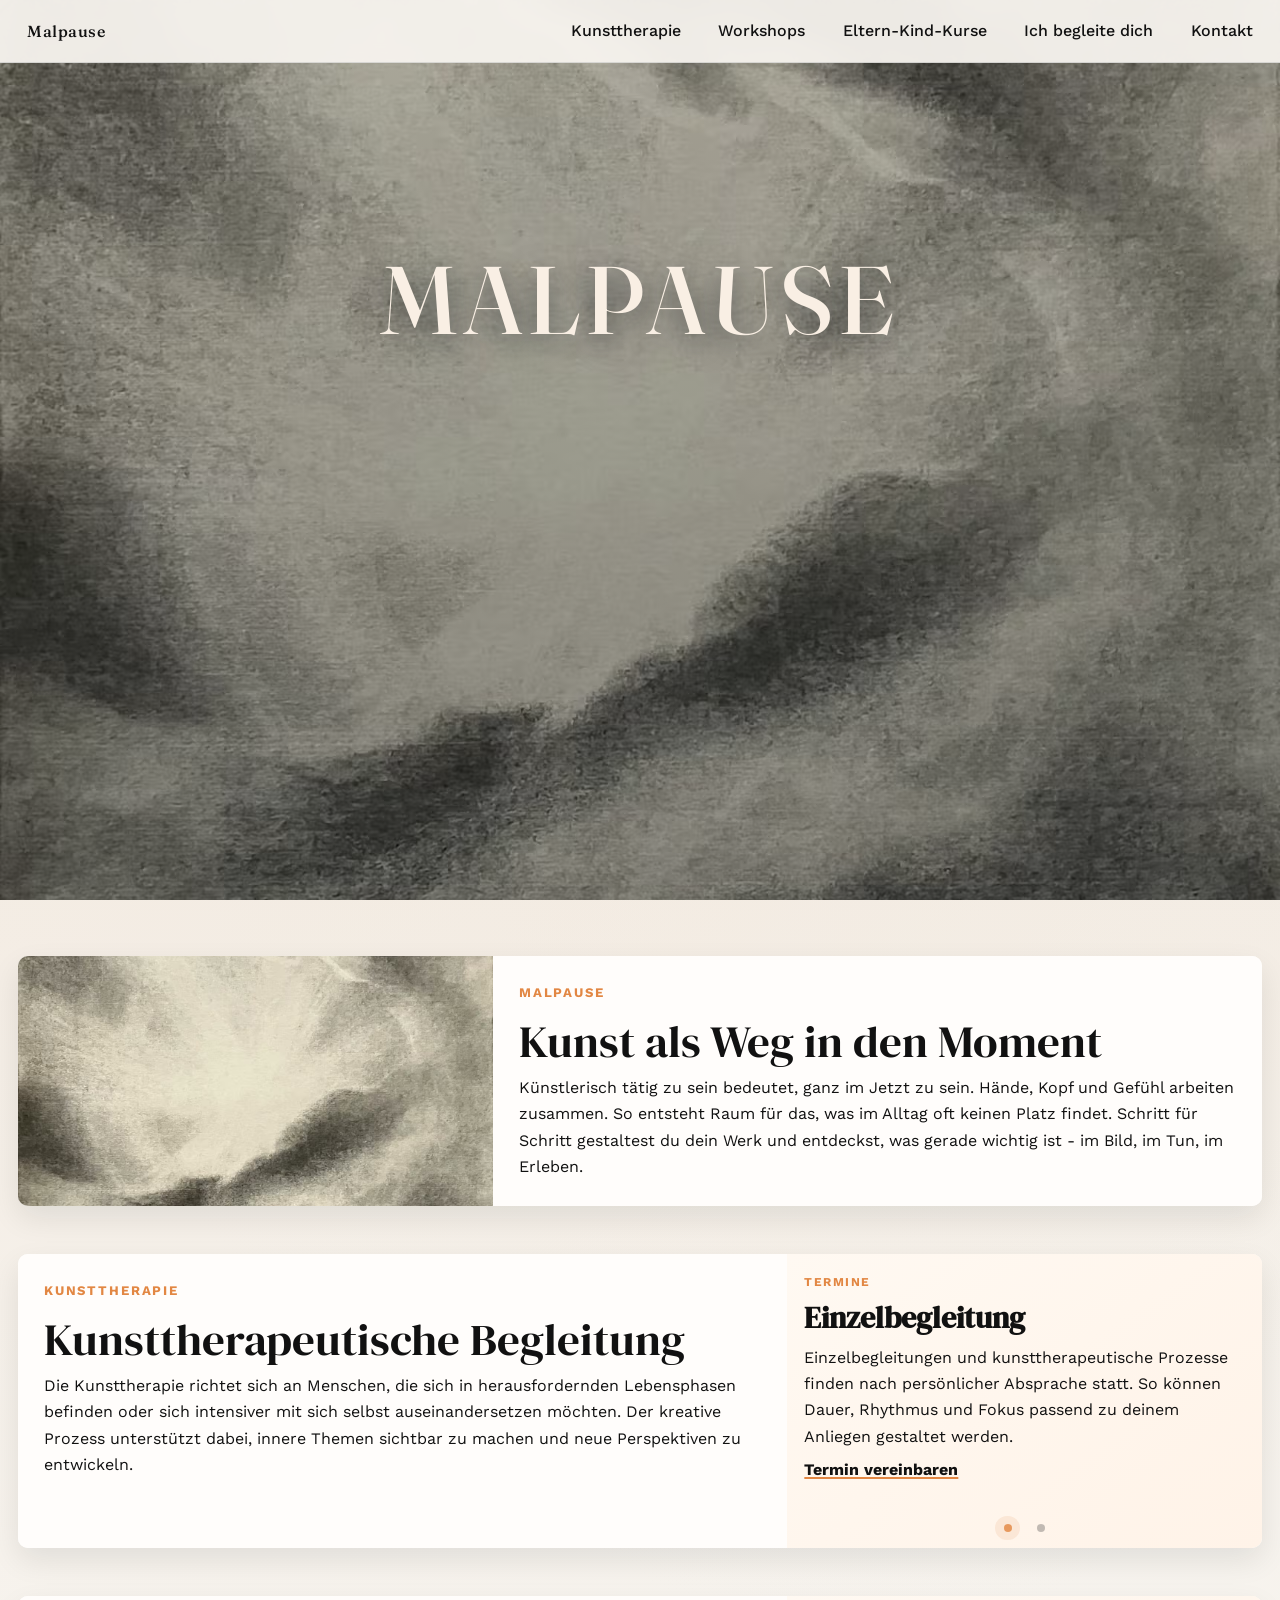
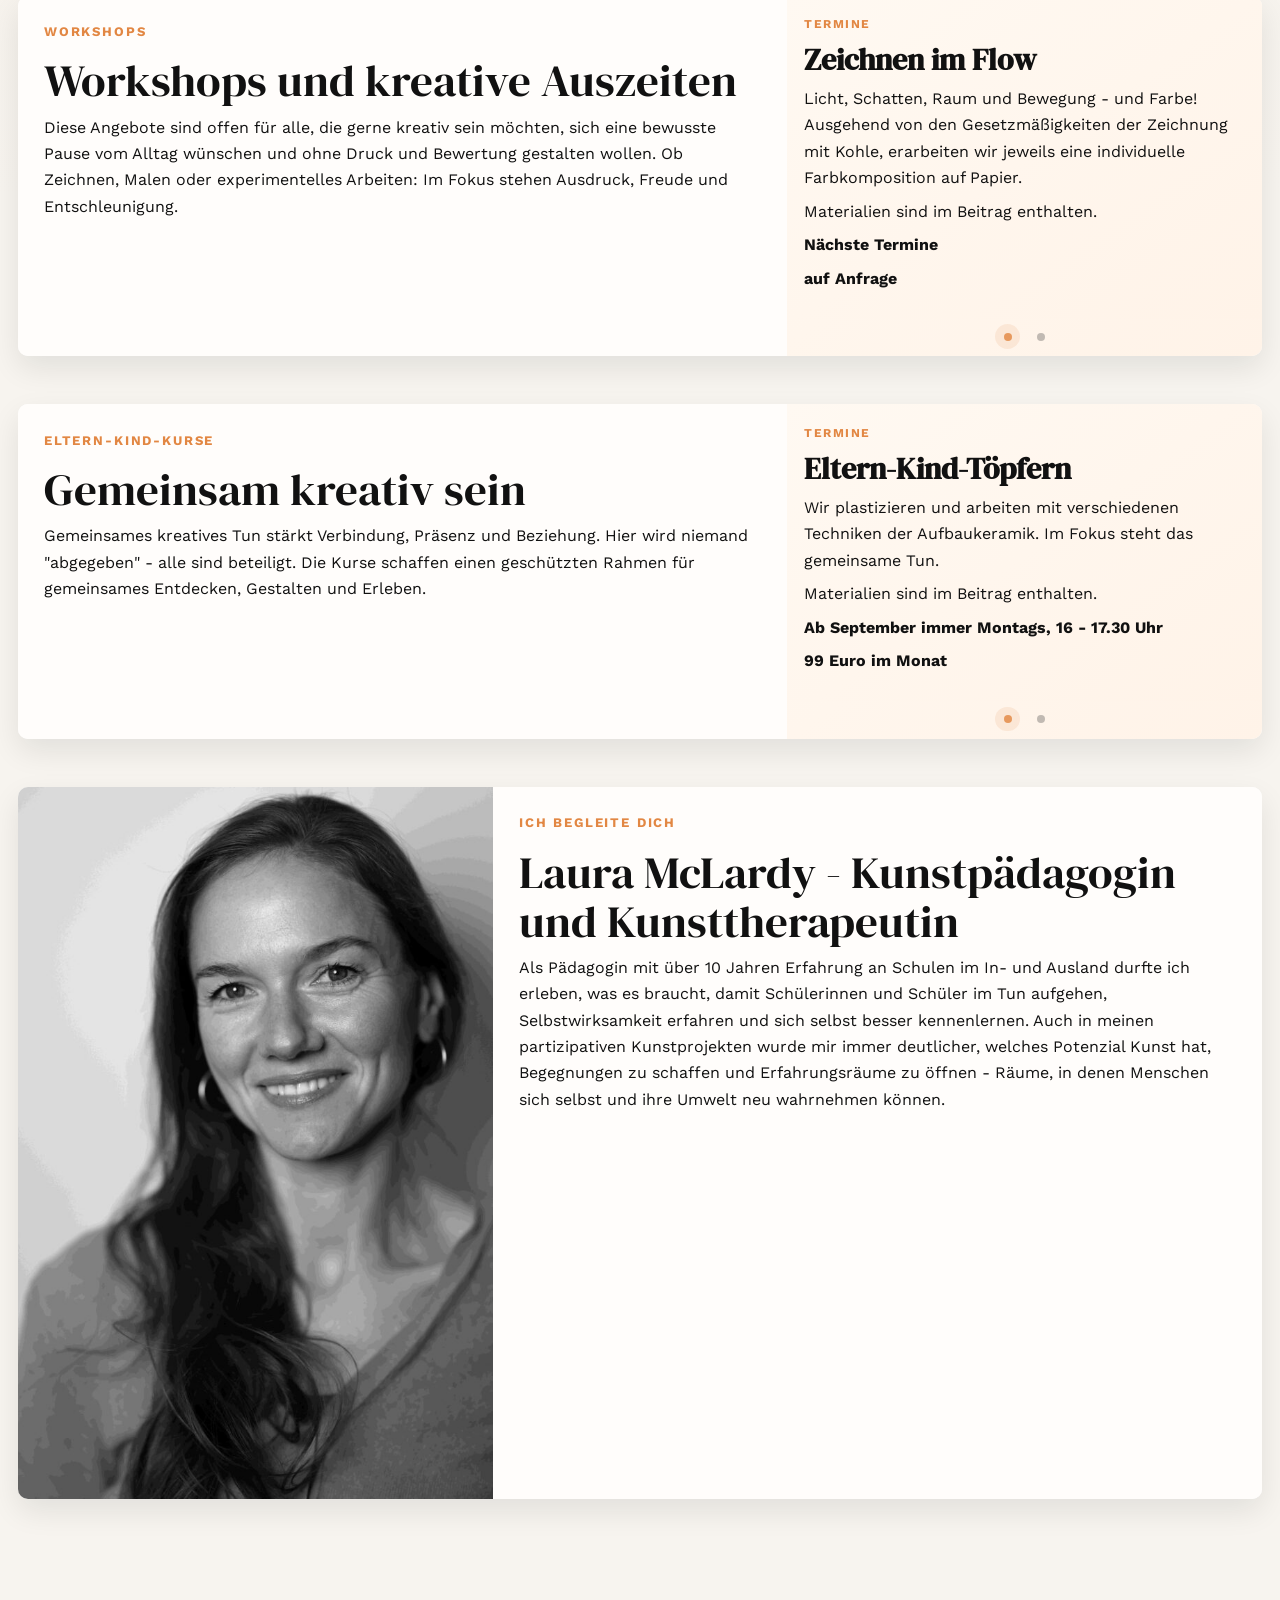
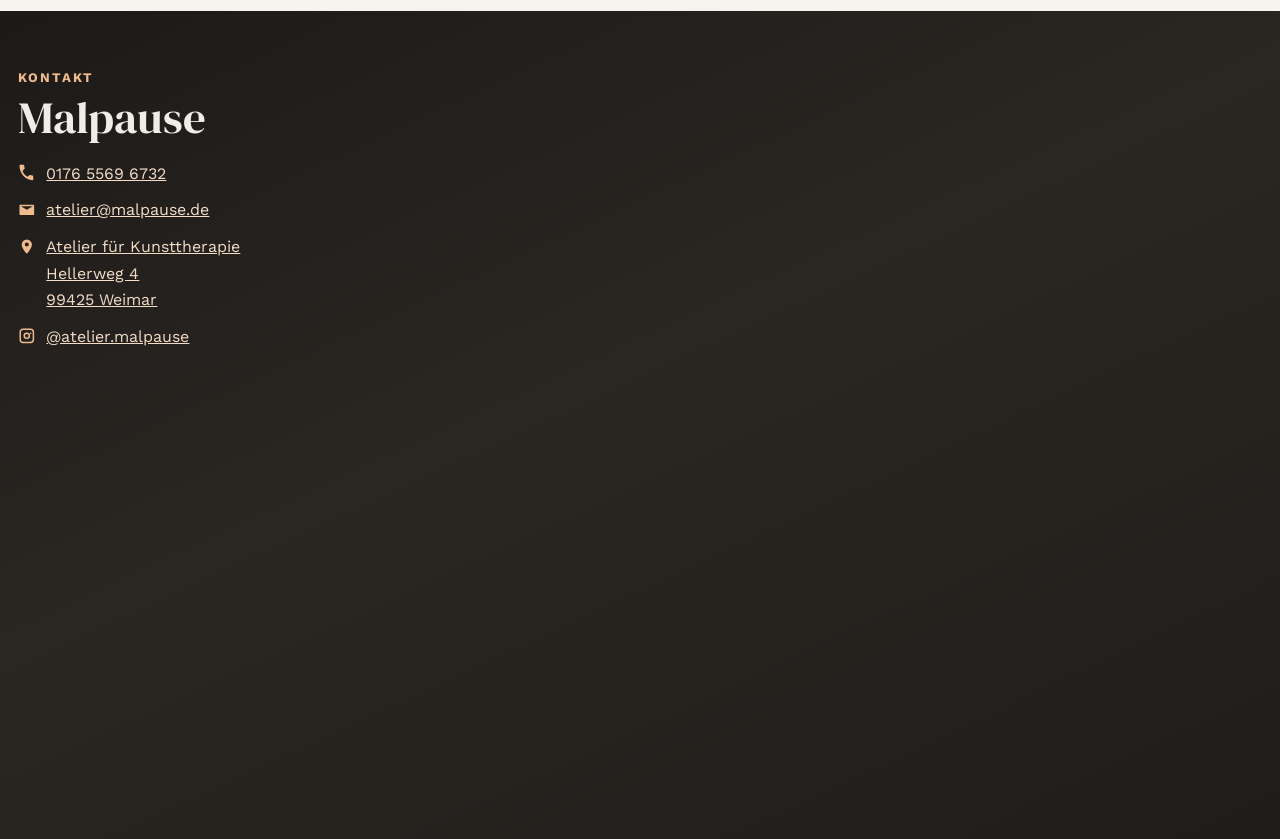
==== commit 0e57605d: "Update index.html" ====
--- a/index.html
+++ b/index.html
@@ -139,8 +139,8 @@
                 eine individuelle Farbkomposition auf Papier.
               </p>
               <p>Materialien sind im Beitrag enthalten.</p>
-              <p><strong>27. Juni, 14 - 18 Uhr und 28. Juni 10 - 14 Uhr</strong></p>
-              <p><strong>130 Euro</strong></p>
+              <p><strong>Nächste Termine</strong></p>
+              <p><strong>auf Anfrage</strong></p>
             </div>
           </div>
           <div class="offer-carousel__slide offer-carousel__slide--quote">
@@ -182,11 +182,11 @@
               <h3>Eltern-Kind-Töpfern</h3>
               <p>
                 Wir plastizieren und arbeiten mit verschiedenen Techniken der Aufbaukeramik.
-                Im Fokus steht das gemeinsame Tun. Kurs mit 10 Terminen. 
+                Im Fokus steht das gemeinsame Tun.  
               </p>
               <p>Materialien sind im Beitrag enthalten.</p>
-              <p><strong>Ab 19. August, Mittwochs 16 - 17.30 Uhr</strong></p>
-              <p><strong>315 Euro</strong></p>
+              <p><strong>Ab September immer Montags, 16 - 17.30 Uhr</strong></p>
+              <p><strong>99 Euro im Monat</strong></p>
             </div>
           </div>
           <div class="offer-carousel__slide offer-carousel__slide--quote">
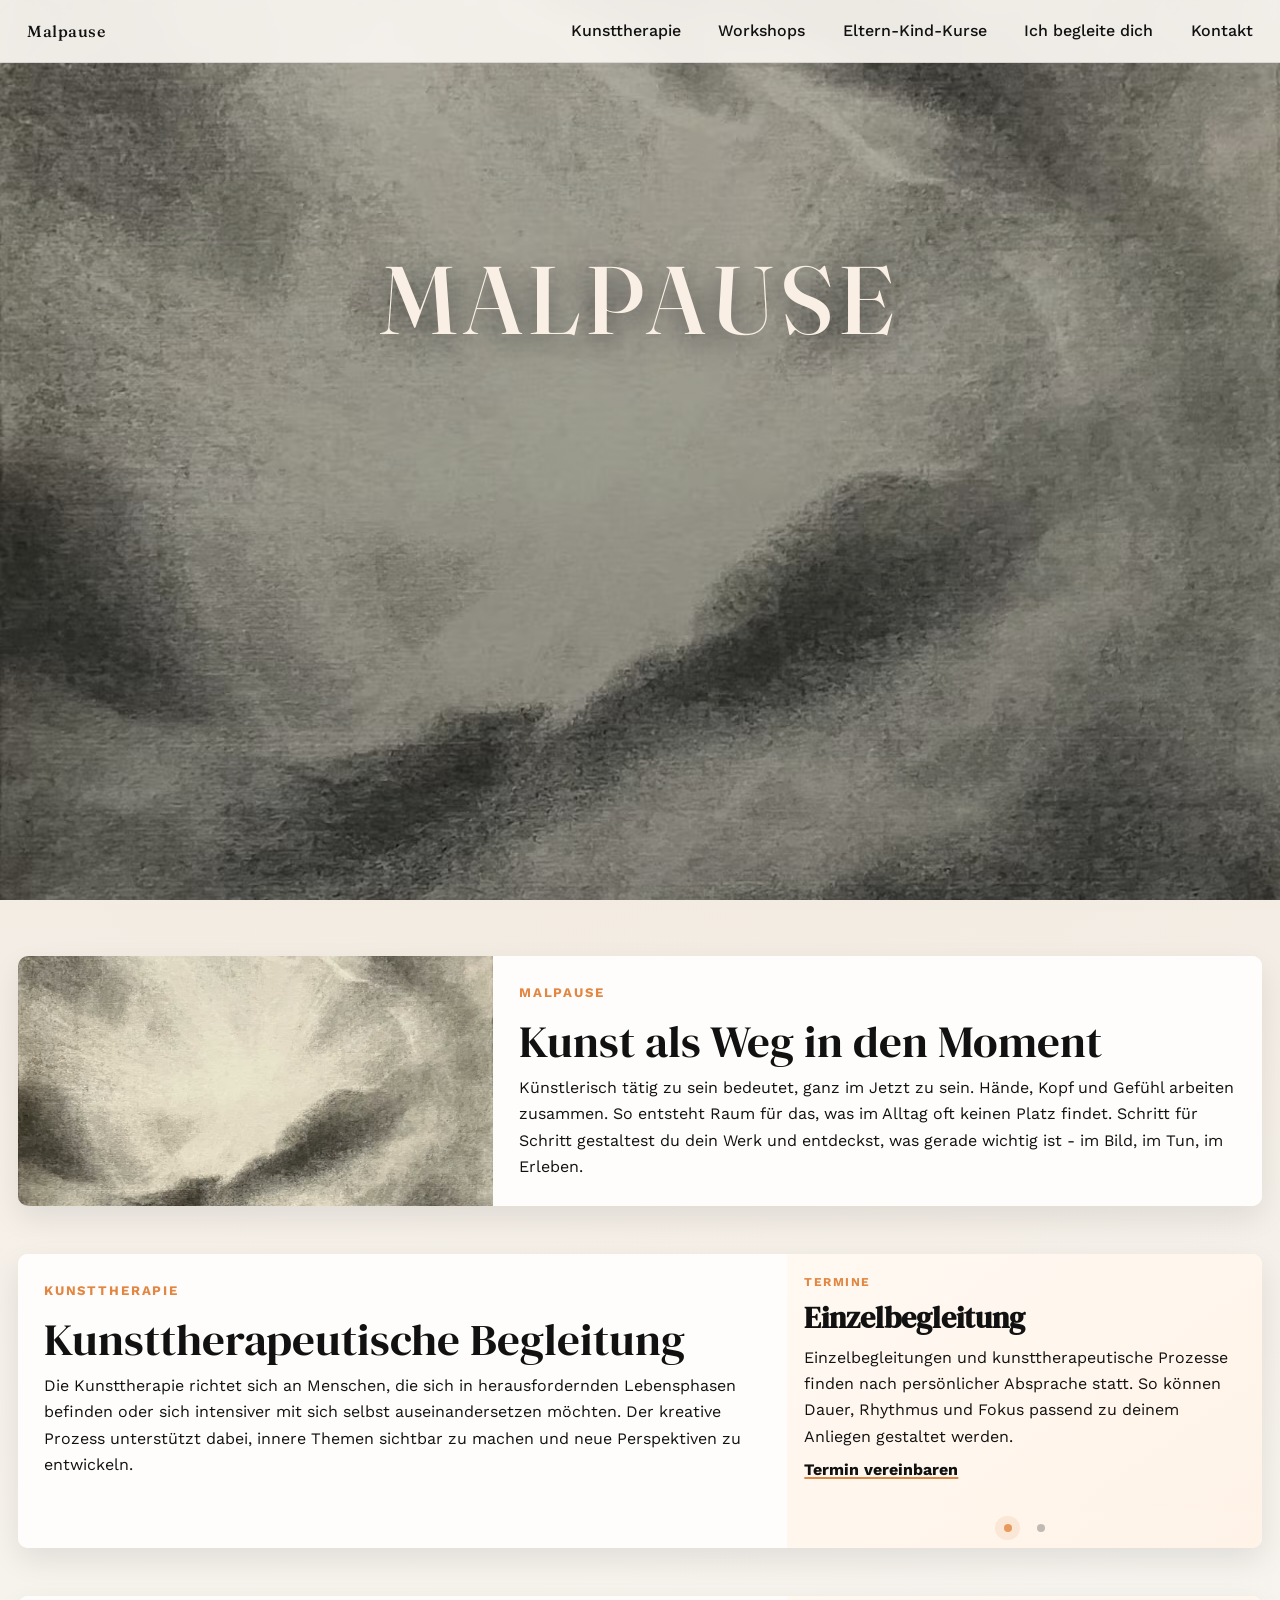
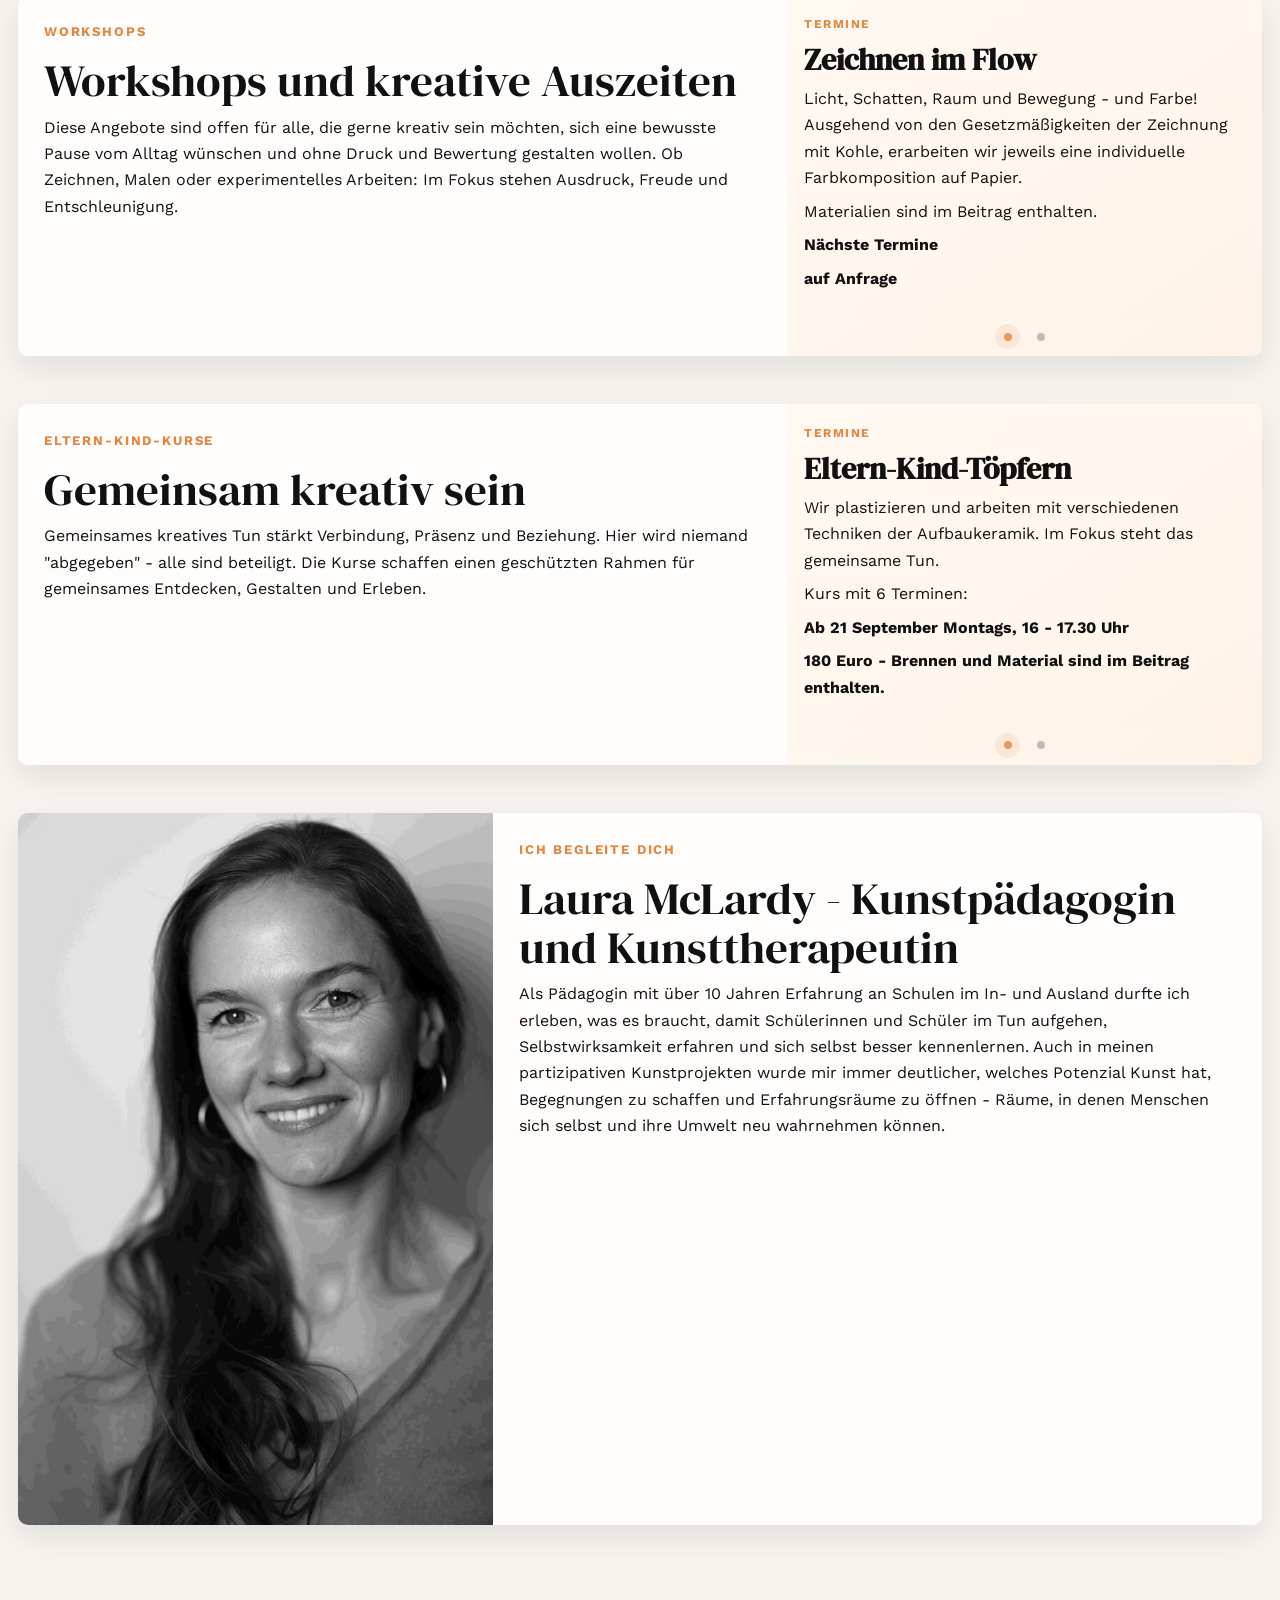
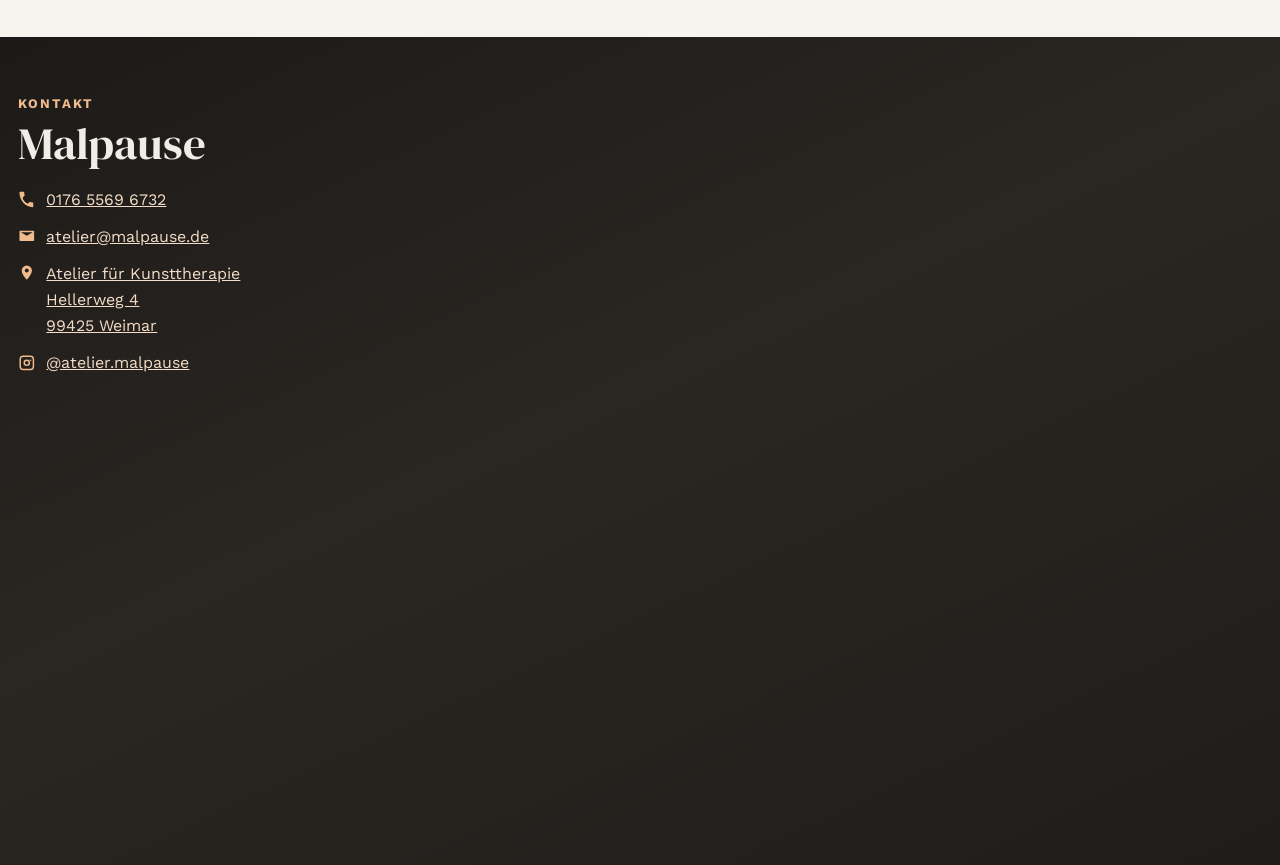
==== commit 4c2deb2a: "Update index.html" ====
--- a/index.html
+++ b/index.html
@@ -184,9 +184,9 @@
                 Wir plastizieren und arbeiten mit verschiedenen Techniken der Aufbaukeramik.
                 Im Fokus steht das gemeinsame Tun.  
               </p>
-              <p>Materialien sind im Beitrag enthalten.</p>
-              <p><strong>Ab September immer Montags, 16 - 17.30 Uhr</strong></p>
-              <p><strong>99 Euro im Monat</strong></p>
+              <p>Kurs mit 6 Terminen:</p>
+              <p><strong>Ab 21 September Montags, 16 - 17.30 Uhr</strong></p>
+              <p><strong>180 Euro - Brennen und Material sind im Beitrag enthalten.</strong></p>
             </div>
           </div>
           <div class="offer-carousel__slide offer-carousel__slide--quote">
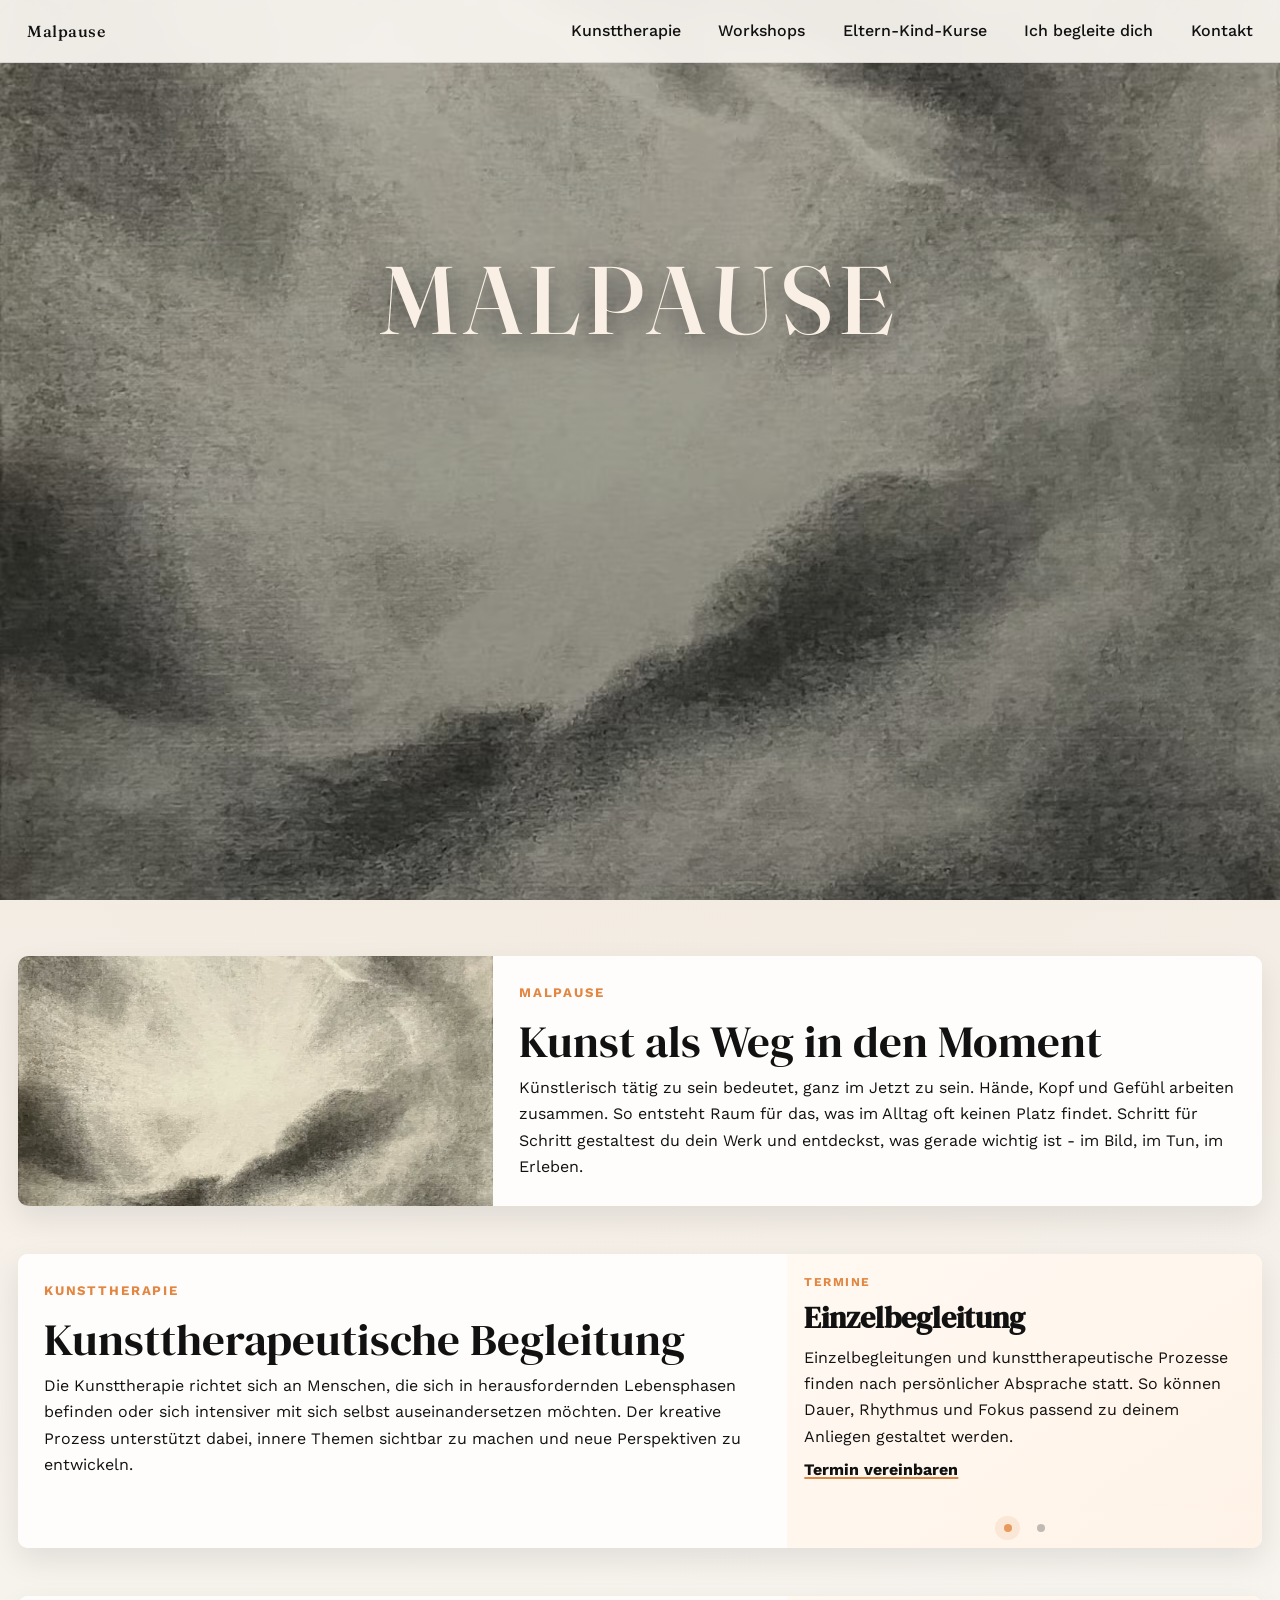
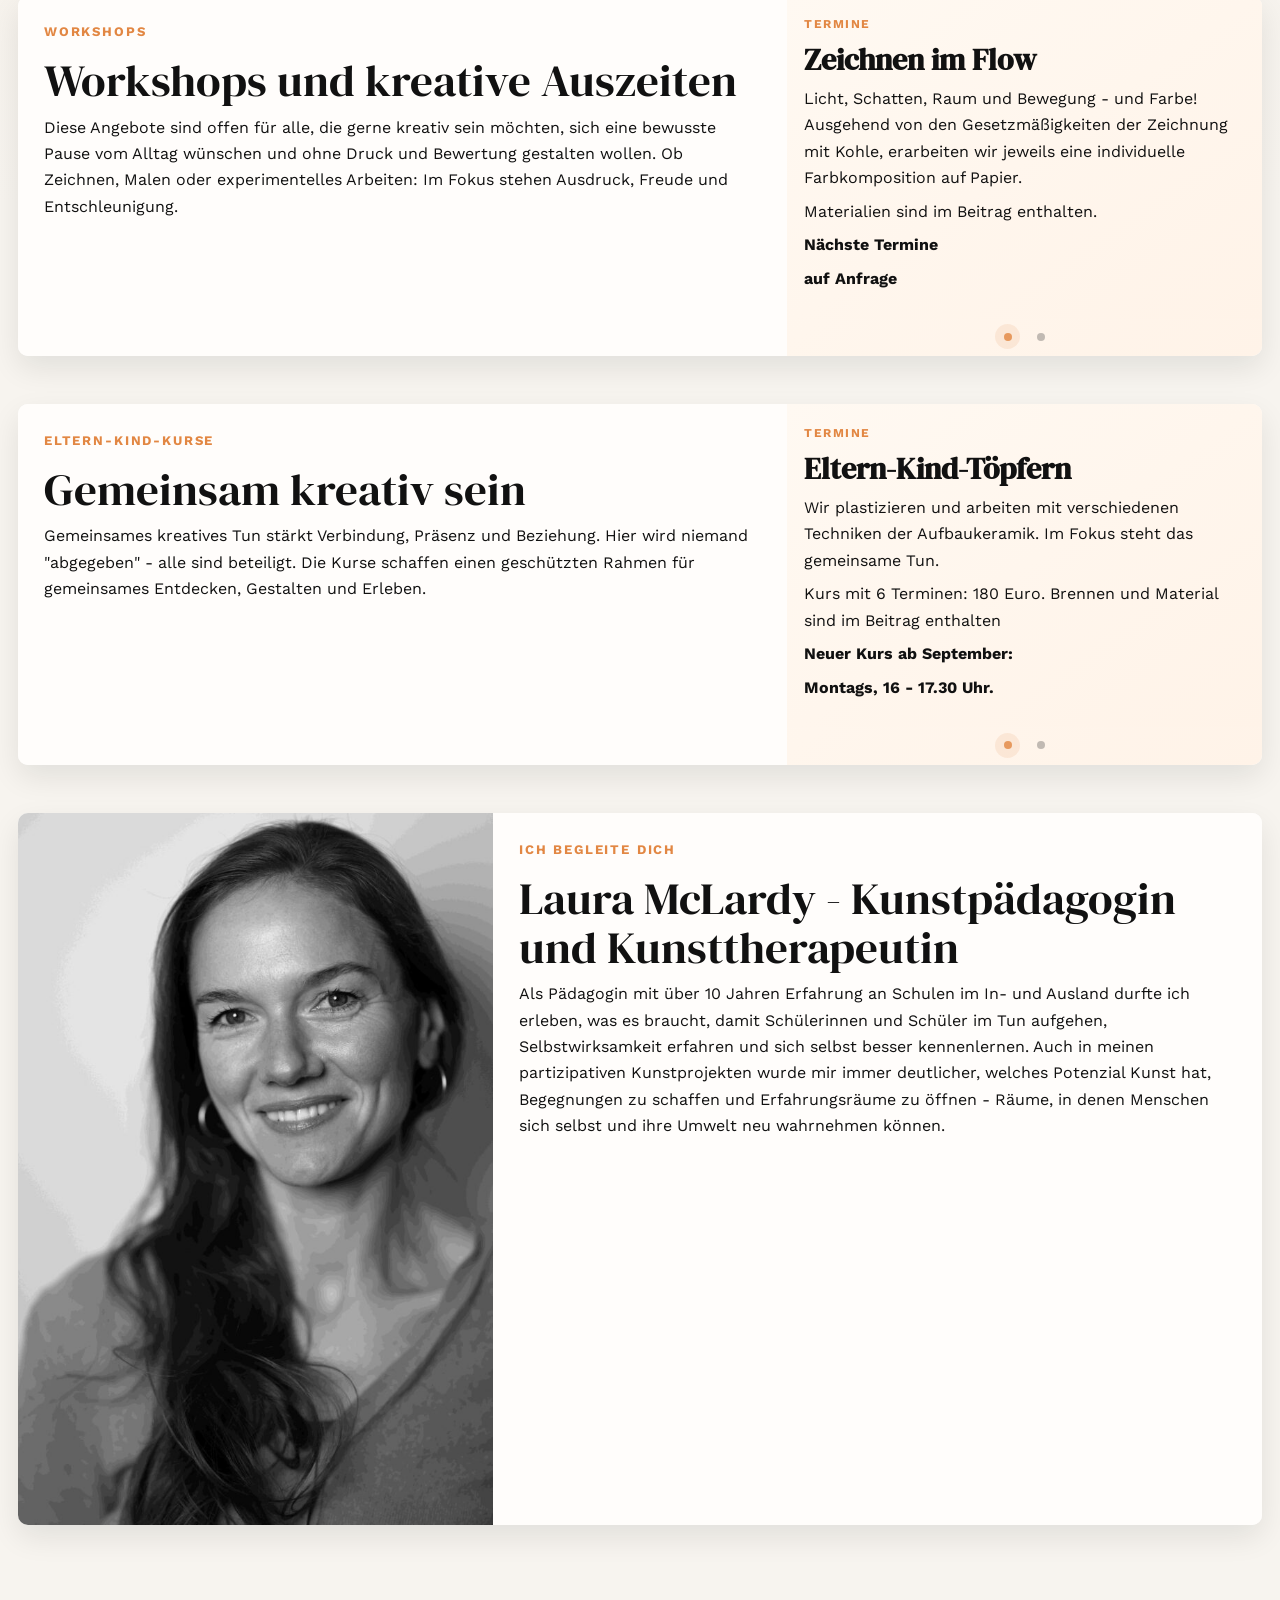
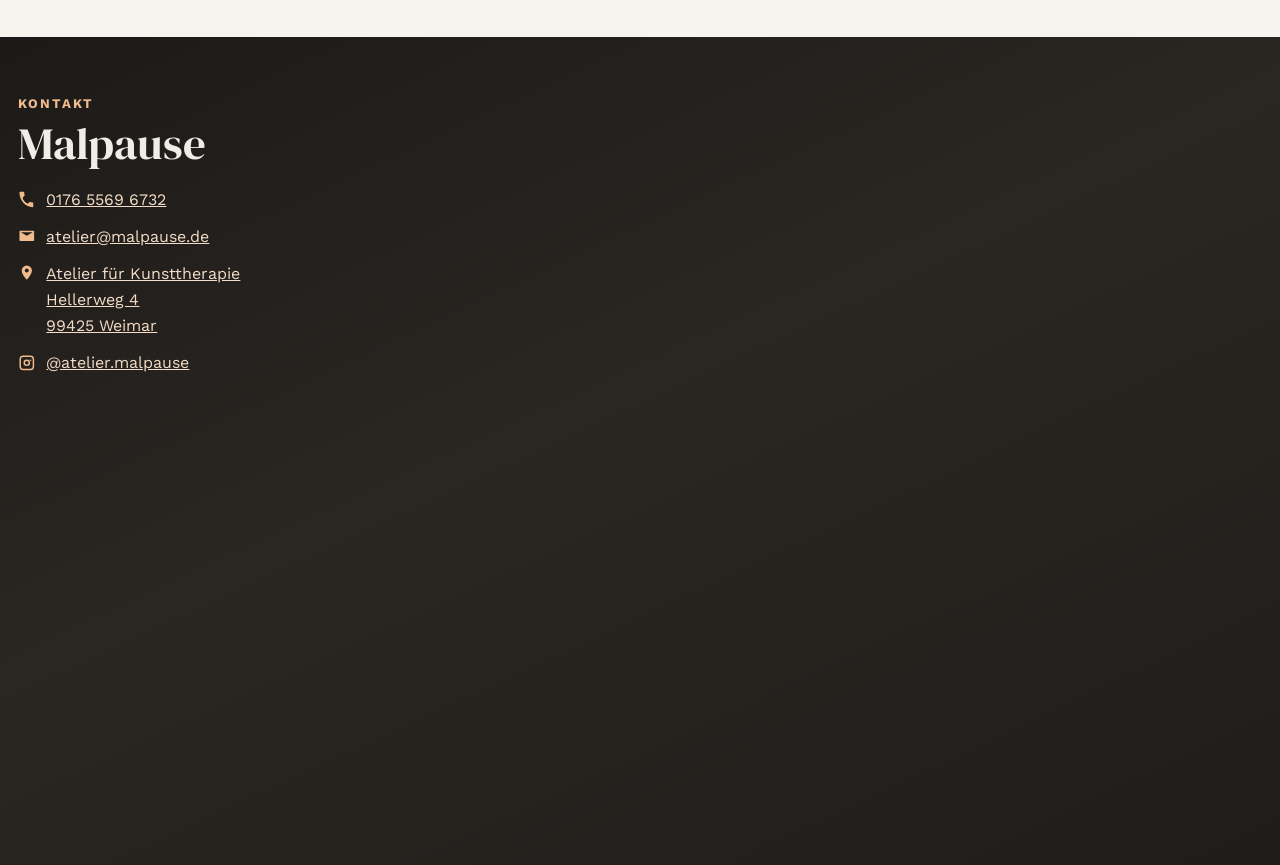
==== commit 73e0a078: "Update index.html" ====
--- a/index.html
+++ b/index.html
@@ -184,9 +184,9 @@
                 Wir plastizieren und arbeiten mit verschiedenen Techniken der Aufbaukeramik.
                 Im Fokus steht das gemeinsame Tun.  
               </p>
-              <p>Kurs mit 6 Terminen:</p>
-              <p><strong>Ab 21 September Montags, 16 - 17.30 Uhr</strong></p>
-              <p><strong>180 Euro - Brennen und Material sind im Beitrag enthalten.</strong></p>
+              <p>Kurs mit 6 Terminen: 180 Euro. Brennen und Material sind im Beitrag enthalten</p>
+              <p><strong>Neuer Kurs ab September:</strong></p>
+              <p><strong>Montags, 16 - 17.30 Uhr.</strong></p>
             </div>
           </div>
           <div class="offer-carousel__slide offer-carousel__slide--quote">
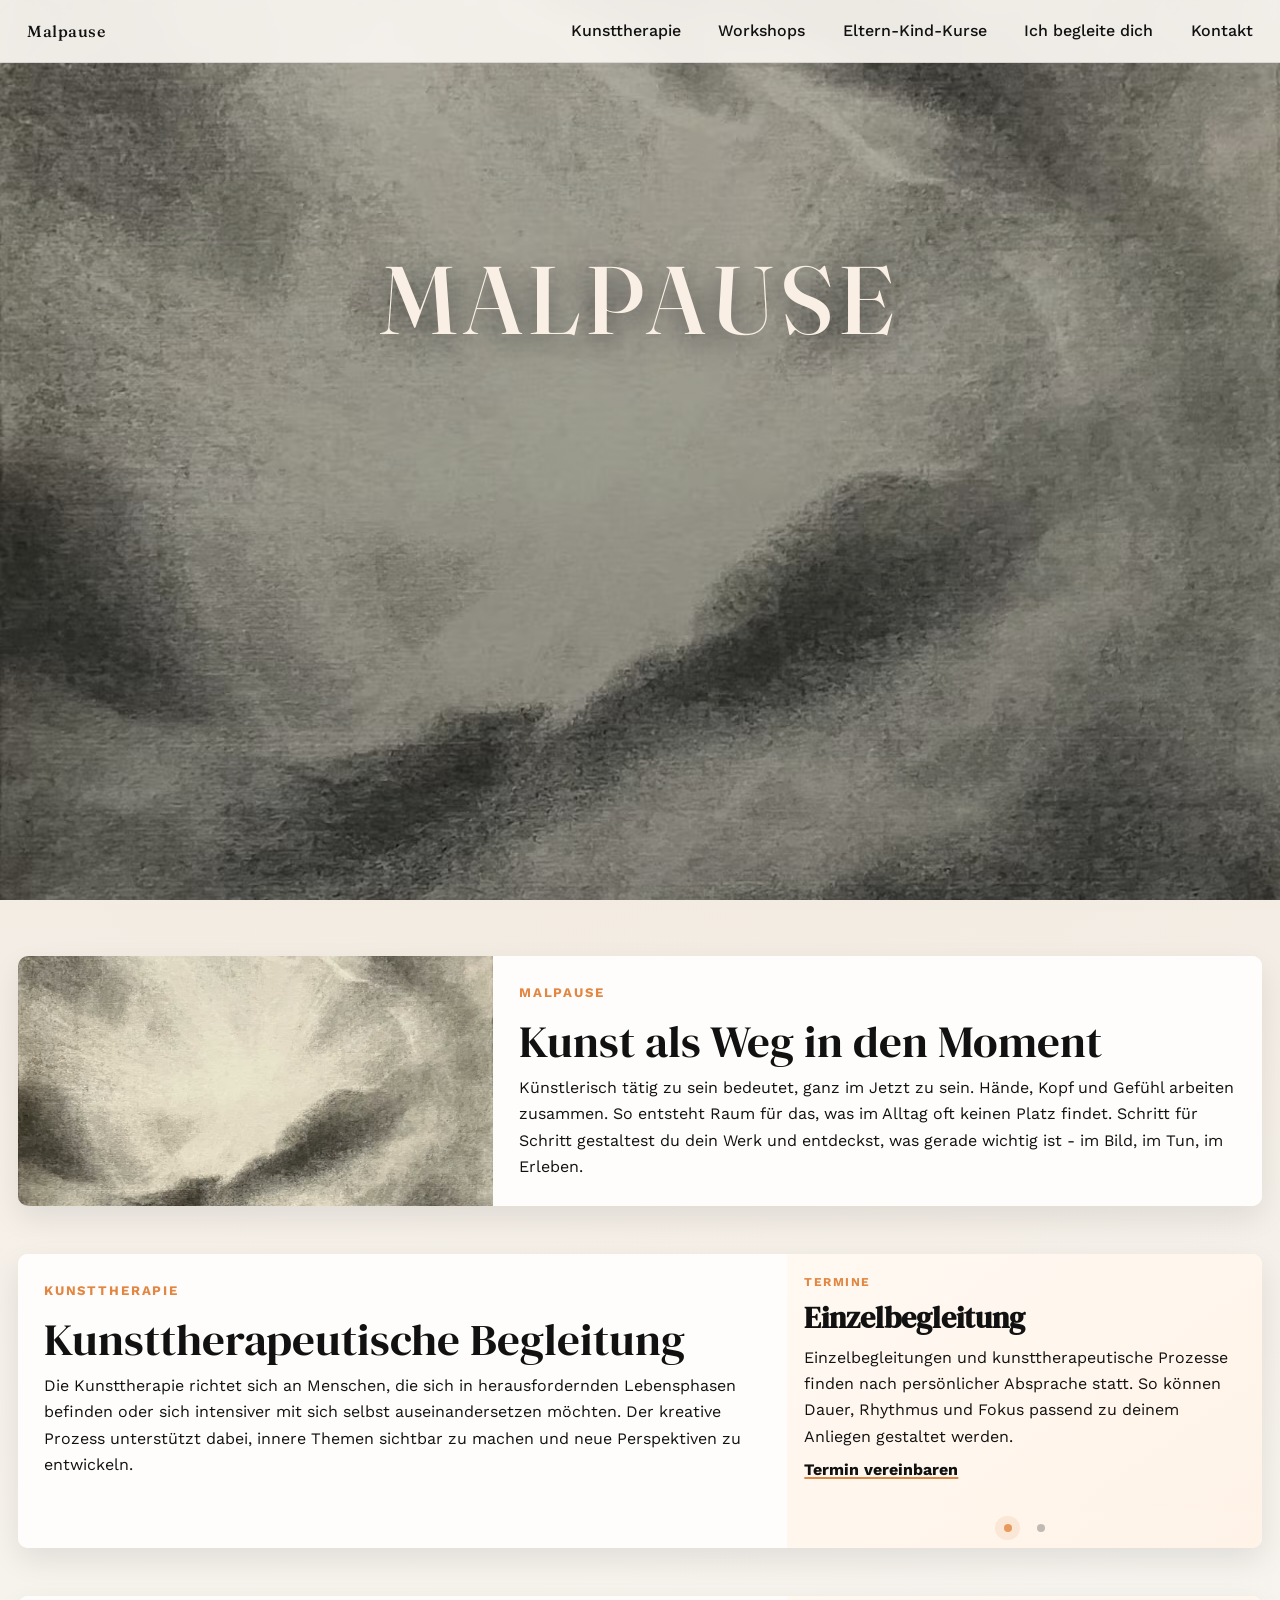
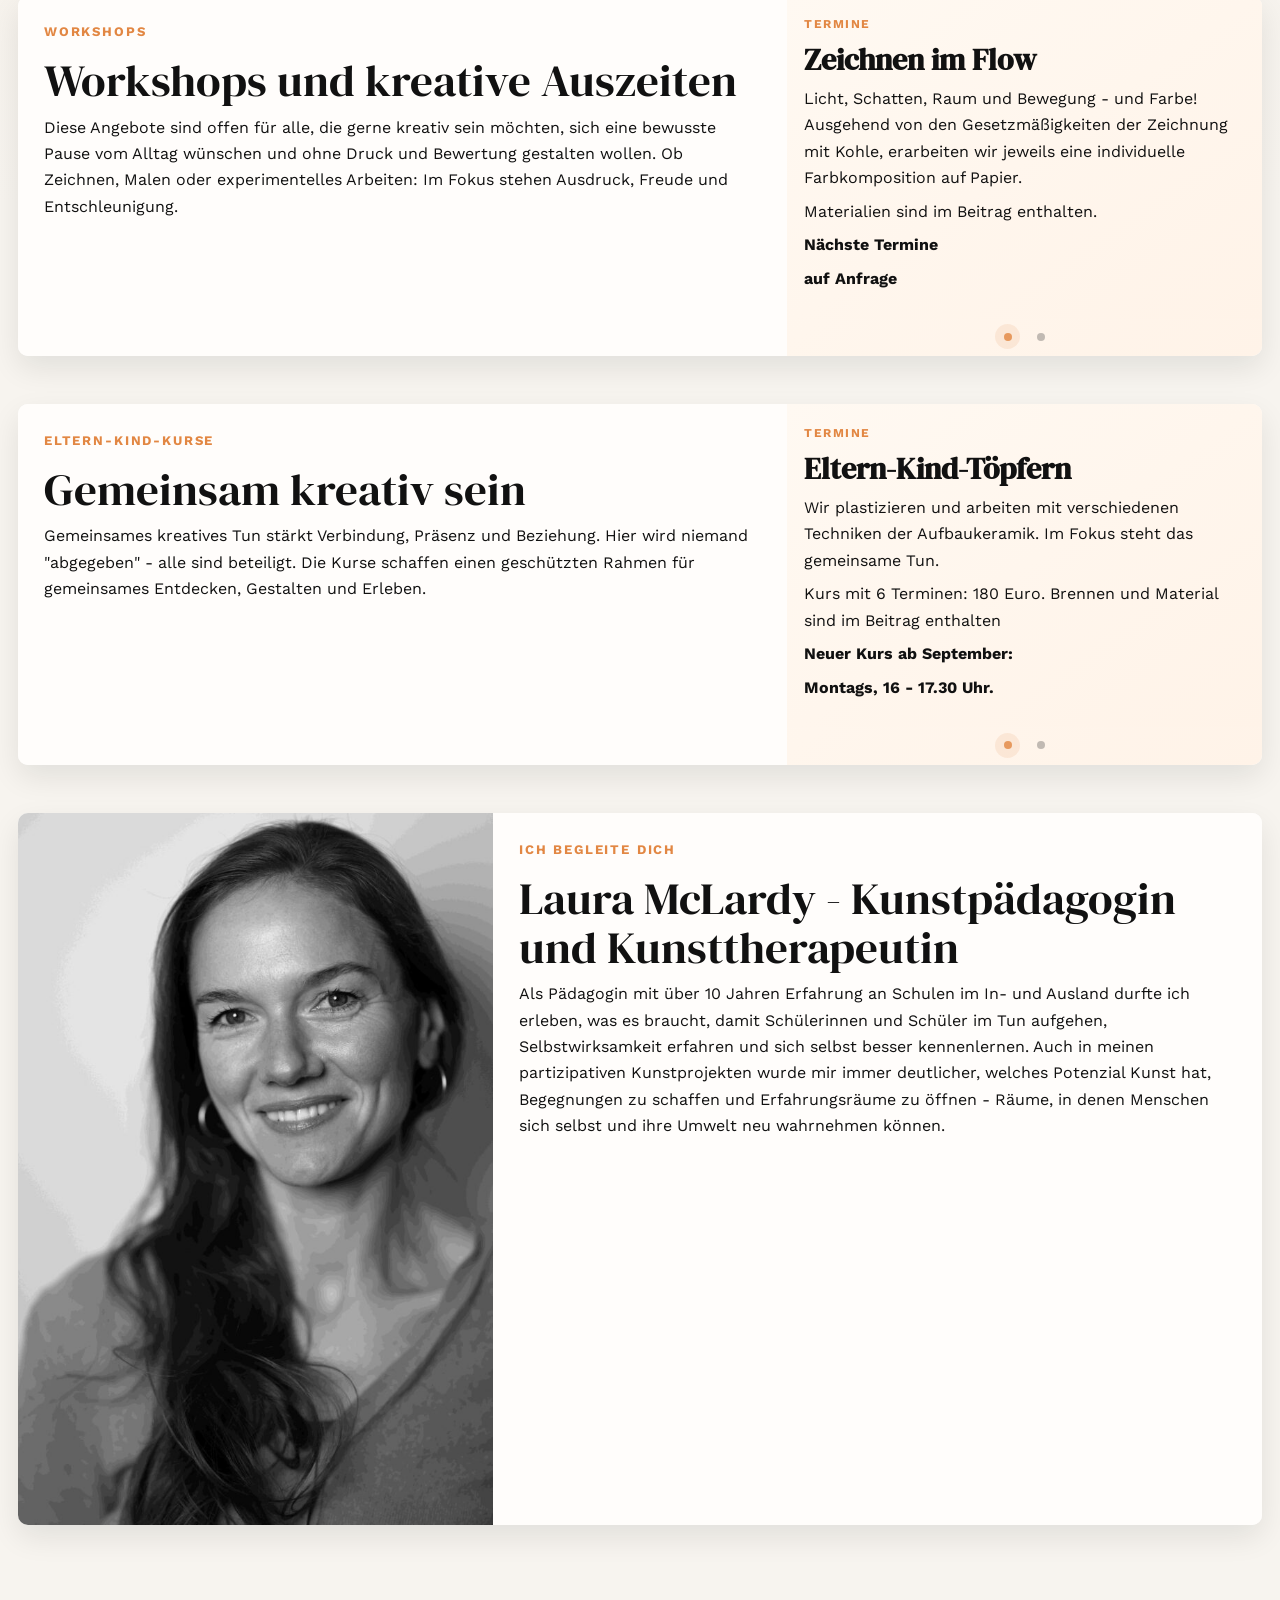
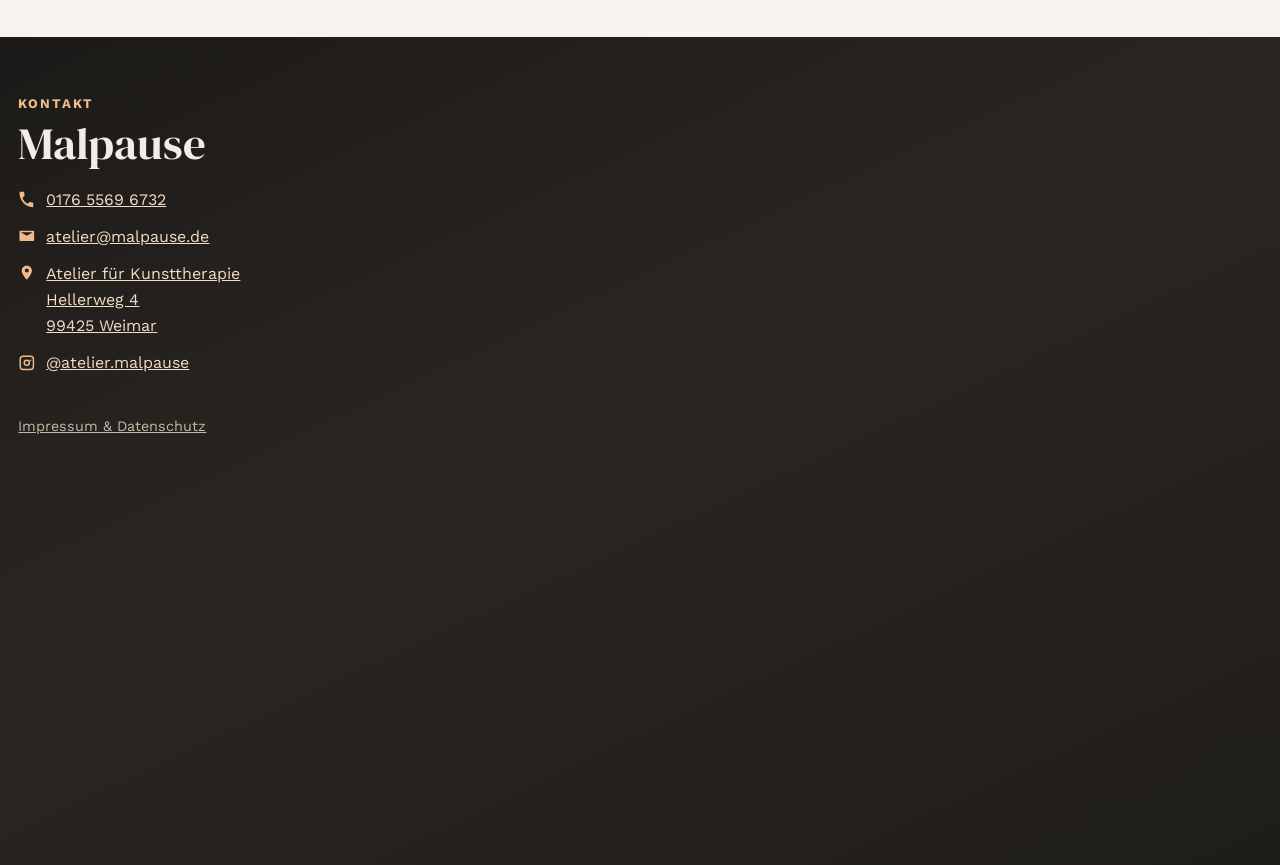
==== commit 0c49ce3d: "Add Impressum & Datenschutz page and serve fonts locally - New impressum.html with Impressum and Dat" ====
--- a/index.html
+++ b/index.html
@@ -6,9 +6,7 @@
   <title>Malpause</title>
   <meta name="description" content="Kunsttherapie, Workshops und Eltern-Kind-Kurse in Weimar.">
   <link rel="icon" href="favicon.svg" type="image/svg+xml">
-  <link rel="preconnect" href="https://fonts.googleapis.com">
-  <link rel="preconnect" href="https://fonts.gstatic.com" crossorigin>
-  <link href="https://fonts.googleapis.com/css2?family=Caveat:wght@500;700&family=DM+Serif+Display:ital@0;1&family=Fraunces:opsz,wght@9..144,300;9..144,500;9..144,700&family=Great+Vibes&family=Satisfy&family=Work+Sans:wght@400;500;700&display=swap" rel="stylesheet">
+  <link rel="stylesheet" href="fonts.css">
   <link rel="stylesheet" href="styles.css">
 </head>
 <body>
@@ -265,7 +263,7 @@
               <path d="M12 2a7 7 0 0 1 7 7c0 4.77-5.14 10.52-6.32 11.78a1 1 0 0 1-1.36 0C10.14 19.52 5 13.77 5 9a7 7 0 0 1 7-7zm0 9.5A2.5 2.5 0 1 0 12 6a2.5 2.5 0 0 0 0 5.5z"/>
             </svg>
           </span>
-          <a href="https://maps.google.com/?q=Atelier+f%C3%BCr+Kunsttherapie,+Meyerstra%C3%9Fe+10,+99423+Weimar" target="_blank" rel="noopener noreferrer">
+          <a href="https://maps.google.com/?q=Atelier+f%C3%BCr+Kunsttherapie,+Hellerweg+4,+99425+Weimar" target="_blank" rel="noopener noreferrer">
             Atelier für Kunsttherapie<br>
             Hellerweg 4<br>
             99425 Weimar
@@ -280,6 +278,7 @@
           <a href="https://www.instagram.com/atelier.malpause/" target="_blank" rel="noopener noreferrer">@atelier.malpause</a>
         </li>
       </ul>
+      <p class="site-footer__legal"><a href="impressum.html">Impressum &amp; Datenschutz</a></p>
     </div>
   </footer>
 
--- a/fonts.css
+++ b/fonts.css
@@ -0,0 +1,95 @@
+@font-face {
+  font-family: 'Caveat';
+  font-style: normal;
+  font-weight: 500;
+  font-display: swap;
+  src: url("fonts/caveat-normal-500.woff2") format("woff2");
+}
+
+@font-face {
+  font-family: 'Caveat';
+  font-style: normal;
+  font-weight: 700;
+  font-display: swap;
+  src: url("fonts/caveat-normal-700.woff2") format("woff2");
+}
+
+@font-face {
+  font-family: 'DM Serif Display';
+  font-style: italic;
+  font-weight: 400;
+  font-display: swap;
+  src: url("fonts/dm-serif-display-italic-400.woff2") format("woff2");
+}
+
+@font-face {
+  font-family: 'DM Serif Display';
+  font-style: normal;
+  font-weight: 400;
+  font-display: swap;
+  src: url("fonts/dm-serif-display-normal-400.woff2") format("woff2");
+}
+
+@font-face {
+  font-family: 'Fraunces';
+  font-style: normal;
+  font-weight: 300;
+  font-display: swap;
+  src: url("fonts/fraunces-normal-300.woff2") format("woff2");
+}
+
+@font-face {
+  font-family: 'Fraunces';
+  font-style: normal;
+  font-weight: 500;
+  font-display: swap;
+  src: url("fonts/fraunces-normal-500.woff2") format("woff2");
+}
+
+@font-face {
+  font-family: 'Fraunces';
+  font-style: normal;
+  font-weight: 700;
+  font-display: swap;
+  src: url("fonts/fraunces-normal-700.woff2") format("woff2");
+}
+
+@font-face {
+  font-family: 'Great Vibes';
+  font-style: normal;
+  font-weight: 400;
+  font-display: swap;
+  src: url("fonts/great-vibes-normal-400.woff2") format("woff2");
+}
+
+@font-face {
+  font-family: 'Satisfy';
+  font-style: normal;
+  font-weight: 400;
+  font-display: swap;
+  src: url("fonts/satisfy-normal-400.woff2") format("woff2");
+}
+
+@font-face {
+  font-family: 'Work Sans';
+  font-style: normal;
+  font-weight: 400;
+  font-display: swap;
+  src: url("fonts/work-sans-normal-400.woff2") format("woff2");
+}
+
+@font-face {
+  font-family: 'Work Sans';
+  font-style: normal;
+  font-weight: 500;
+  font-display: swap;
+  src: url("fonts/work-sans-normal-500.woff2") format("woff2");
+}
+
+@font-face {
+  font-family: 'Work Sans';
+  font-style: normal;
+  font-weight: 700;
+  font-display: swap;
+  src: url("fonts/work-sans-normal-700.woff2") format("woff2");
+}
--- a/styles.css
+++ b/styles.css
@@ -16,11 +16,6 @@
 
 html {
   scroll-behavior: smooth;
-}
-
-html[data-nav-direction] {
-  scroll-behavior: auto;
-  overflow-y: clip;
 }
 
 body {
@@ -450,73 +445,6 @@
   background: rgba(226, 135, 67, 0.82);
 }
 
-@supports (view-transition-name: none) {
-  ::view-transition-group(root) {
-    animation-duration: 420ms;
-    animation-timing-function: cubic-bezier(0.22, 1, 0.36, 1);
-  }
-
-  html[data-nav-direction="forward"]::view-transition-old(root) {
-    animation-name: nav-slide-out-left;
-  }
-
-  html[data-nav-direction="forward"]::view-transition-new(root) {
-    animation-name: nav-slide-in-right;
-  }
-
-  html[data-nav-direction="back"]::view-transition-old(root) {
-    animation-name: nav-slide-out-right;
-  }
-
-  html[data-nav-direction="back"]::view-transition-new(root) {
-    animation-name: nav-slide-in-left;
-  }
-}
-
-@keyframes nav-slide-out-right {
-  from {
-    transform: translateX(0);
-    opacity: 1;
-  }
-  to {
-    transform: translateX(100%);
-    opacity: 0.92;
-  }
-}
-
-@keyframes nav-slide-in-left {
-  from {
-    transform: translateX(-100%);
-    opacity: 0.92;
-  }
-  to {
-    transform: translateX(0);
-    opacity: 1;
-  }
-}
-
-@keyframes nav-slide-out-left {
-  from {
-    transform: translateX(0);
-    opacity: 1;
-  }
-  to {
-    transform: translateX(-100%);
-    opacity: 0.92;
-  }
-}
-
-@keyframes nav-slide-in-right {
-  from {
-    transform: translateX(100%);
-    opacity: 0.92;
-  }
-  to {
-    transform: translateX(0);
-    opacity: 1;
-  }
-}
-
 main {
   max-width: var(--maxw);
   margin: 0 auto;
@@ -629,207 +557,6 @@
   font-size: clamp(1.55rem, 4.9vw, 2.8rem);
   font-weight: 400;
   line-height: 1.1;
-}
-
-.subpage-title {
-  margin: 0 0 0.55rem;
-  font-family: "DM Serif Display", Georgia, serif;
-  font-size: clamp(1.75rem, 5.2vw, 3rem);
-  font-weight: 400;
-  line-height: 1.1;
-}
-
-.content-block__actions {
-  margin-top: 1.1rem;
-}
-
-.btn-more {
-  display: inline-flex;
-  align-items: center;
-  justify-content: center;
-  gap: 0.5rem;
-  padding: 0.62rem 1.05rem;
-  border-radius: 999px;
-  font-weight: 600;
-  letter-spacing: 0.01em;
-  text-decoration: none;
-  color: #2b1a0f;
-  background: linear-gradient(115deg, rgba(226, 135, 67, 0.18), rgba(255, 210, 170, 0.28));
-  border: 1px solid rgba(226, 135, 67, 0.35);
-  transition: transform 0.2s ease, background 0.2s ease;
-}
-
-.btn-more:hover,
-.btn-more:focus-visible {
-  transform: translateY(-1px);
-  background: linear-gradient(115deg, rgba(226, 135, 67, 0.25), rgba(255, 210, 170, 0.38));
-}
-
-.subpage-header {
-  position: sticky;
-  top: 0;
-  z-index: 25;
-  backdrop-filter: blur(8px);
-  background: var(--nav-bg);
-  border-bottom: 1px solid rgba(31, 42, 53, 0.12);
-}
-
-.subpage-header__inner {
-  max-width: var(--maxw);
-  margin: 0 auto;
-  padding: 0.7rem 1.15rem;
-  display: grid;
-  grid-template-columns: 2.45rem 1fr 2.45rem;
-  align-items: center;
-  gap: 0.5rem;
-}
-
-.subpage-back {
-  grid-column: 1;
-  display: inline-flex;
-  align-items: center;
-  justify-content: center;
-  color: var(--ink);
-  text-decoration: none;
-  width: 2.45rem;
-  height: 2.45rem;
-  padding: 0;
-  border-radius: 999px;
-  background: rgba(226, 135, 67, 0.12);
-}
-
-.subpage-back:hover,
-.subpage-back:focus-visible {
-  background: rgba(226, 135, 67, 0.22);
-}
-
-.subpage-back__icon {
-  width: 1rem;
-  height: 1rem;
-  display: inline-flex;
-  align-items: center;
-  justify-content: center;
-  transform: translateX(-0.5px);
-}
-
-.subpage-back__icon span {
-  display: none;
-}
-
-.subpage-back__icon::before {
-  content: "\2190";
-  font-size: 1.05rem;
-  line-height: 1;
-  font-weight: 700;
-}
-
-.subpage-header__eyebrow {
-  grid-column: 2;
-  justify-self: center;
-  margin: 0;
-  text-align: center;
-  line-height: 1.2;
-}
-
-.subpage-main {
-  max-width: var(--maxw);
-  margin: 0 auto;
-  padding: 1.3rem 1.15rem 3.4rem;
-}
-
-.subpage-main .content-block {
-  margin-bottom: 1.25rem;
-}
-
-.subpage-panel {
-  background: color-mix(in srgb, var(--paper) 92%, white);
-  border-radius: var(--radius);
-  box-shadow: var(--shadow);
-  padding: 1.15rem 1.05rem;
-}
-
-.subpage-panel h2 {
-  margin-bottom: 0.65rem;
-}
-
-.subpage-panel p {
-  margin: 0 0 0.62rem;
-}
-
-.subpage-panel p:last-child {
-  margin-bottom: 0;
-}
-
-.subpage-panel__action {
-  margin-top: 0.95rem;
-}
-
-.subpage-copy-layout {
-  --subpage-media-width: clamp(3.6rem, calc(-9.2rem + 60vw), 50%);
-  display: grid;
-  grid-template-columns:
-    minmax(0, calc(100% - var(--subpage-media-width)))
-    minmax(3.6rem, var(--subpage-media-width));
-  gap: 0;
-  align-items: stretch;
-  background: color-mix(in srgb, var(--paper) 92%, white);
-  border-radius: var(--radius);
-  box-shadow: var(--shadow);
-  overflow: hidden;
-}
-
-.subpage-copy-layout > .subpage-panel {
-  background: transparent;
-  border-radius: 0;
-  box-shadow: none;
-  margin: 0;
-}
-
-.subpage-side-media {
-  margin: 0;
-  border-radius: 0;
-  overflow: hidden;
-  box-shadow: none;
-  min-height: 100%;
-  border-left: 1px solid rgba(31, 42, 53, 0.08);
-}
-
-.subpage-side-media img {
-  width: 100%;
-  height: 100%;
-  object-fit: cover;
-  object-position: center center;
-}
-
-.subpage-copy h2 {
-  margin-top: 1.1rem;
-}
-
-.subpage-copy ul {
-  margin: 0.3rem 0 0.9rem;
-  padding-left: 1.2rem;
-}
-
-.subpage-copy__cta {
-  margin-top: 1.05rem;
-}
-
-.subpage-copy-layout + .subpage-offer-grid,
-.subpage-copy + .subpage-offer-grid {
-  margin-top: 1.35rem;
-}
-
-.subpage-offer-grid {
-  display: grid;
-  grid-template-columns: 1fr;
-  gap: 1.25rem;
-}
-
-.subpage-offer-grid .term-card,
-.subpage-offer-grid .quote-card {
-  min-height: 100%;
-  border-radius: var(--radius);
-  box-shadow: var(--shadow);
 }
 
 .site-footer {
@@ -1013,18 +740,6 @@
   }
 }
 
-@media (min-width: 900px) {
-  .subpage-copy-layout + .subpage-offer-grid,
-  .subpage-copy + .subpage-offer-grid {
-    margin-top: 1.7rem;
-  }
-
-  .subpage-offer-grid {
-    grid-template-columns: 1fr 1fr;
-    align-items: stretch;
-  }
-}
-
 @media (hover: none) and (pointer: coarse) and (orientation: landscape) and (max-height: 560px) {
   .hero {
     height: 100dvh;
@@ -1081,10 +796,137 @@
     transition: none;
     transform: scaleX(1);
   }
-
-  ::view-transition-group(root),
-  ::view-transition-old(root),
-  ::view-transition-new(root) {
-    animation: none !important;
-  }
-}
+}
+
+/* Impressum */
+
+.subpage-title {
+  margin: 0 0 0.55rem;
+  font-family: "DM Serif Display", Georgia, serif;
+  font-size: clamp(1.75rem, 5.2vw, 3rem);
+  font-weight: 400;
+  line-height: 1.1;
+}
+
+.subpage-header {
+  position: sticky;
+  top: 0;
+  z-index: 25;
+  backdrop-filter: blur(8px);
+  background: var(--nav-bg);
+  border-bottom: 1px solid rgba(31, 42, 53, 0.12);
+}
+
+.subpage-header__inner {
+  max-width: var(--maxw);
+  margin: 0 auto;
+  padding: 0.7rem 1.15rem;
+  display: grid;
+  grid-template-columns: 2.45rem 1fr 2.45rem;
+  align-items: center;
+  gap: 0.5rem;
+}
+
+.subpage-back {
+  grid-column: 1;
+  display: inline-flex;
+  align-items: center;
+  justify-content: center;
+  color: var(--ink);
+  text-decoration: none;
+  width: 2.45rem;
+  height: 2.45rem;
+  padding: 0;
+  border-radius: 999px;
+  background: rgba(226, 135, 67, 0.12);
+}
+
+.subpage-back:hover,
+.subpage-back:focus-visible {
+  background: rgba(226, 135, 67, 0.22);
+}
+
+.subpage-back__icon {
+  width: 1rem;
+  height: 1rem;
+  display: inline-flex;
+  align-items: center;
+  justify-content: center;
+  transform: translateX(-0.5px);
+}
+
+.subpage-back__icon span {
+  display: none;
+}
+
+.subpage-back__icon::before {
+  content: "\2190";
+  font-size: 1.05rem;
+  line-height: 1;
+  font-weight: 700;
+}
+
+.subpage-header__eyebrow {
+  grid-column: 2;
+  justify-self: center;
+  margin: 0;
+  text-align: center;
+  line-height: 1.2;
+}
+
+.subpage-main {
+  max-width: var(--maxw);
+  margin: 0 auto;
+  padding: 1.3rem 1.15rem 3.4rem;
+}
+
+.subpage-main .content-block {
+  margin-bottom: 1.25rem;
+}
+
+.subpage-panel {
+  background: color-mix(in srgb, var(--paper) 92%, white);
+  border-radius: var(--radius);
+  box-shadow: var(--shadow);
+  padding: 1.15rem 1.05rem;
+}
+
+.subpage-panel h2 {
+  margin-bottom: 0.65rem;
+}
+
+.subpage-panel p {
+  margin: 0 0 0.62rem;
+}
+
+.subpage-panel p:last-child {
+  margin-bottom: 0;
+}
+
+.subpage-copy h2 {
+  margin-top: 1.4rem;
+  font-size: clamp(1.2rem, 2.6vw, 1.55rem);
+}
+
+.subpage-copy a {
+  color: var(--ink);
+  text-decoration-color: var(--accent);
+  text-underline-offset: 0.15em;
+  overflow-wrap: anywhere;
+}
+
+.subpage-copy ul {
+  margin: 0.3rem 0 0.9rem;
+  padding-left: 1.2rem;
+}
+
+
+.subpage-panel + .subpage-panel {
+  margin-top: 1.35rem;
+}
+
+.site-footer__legal {
+  margin-top: 2.4rem !important;
+  font-size: 0.9rem;
+  opacity: 0.8;
+}
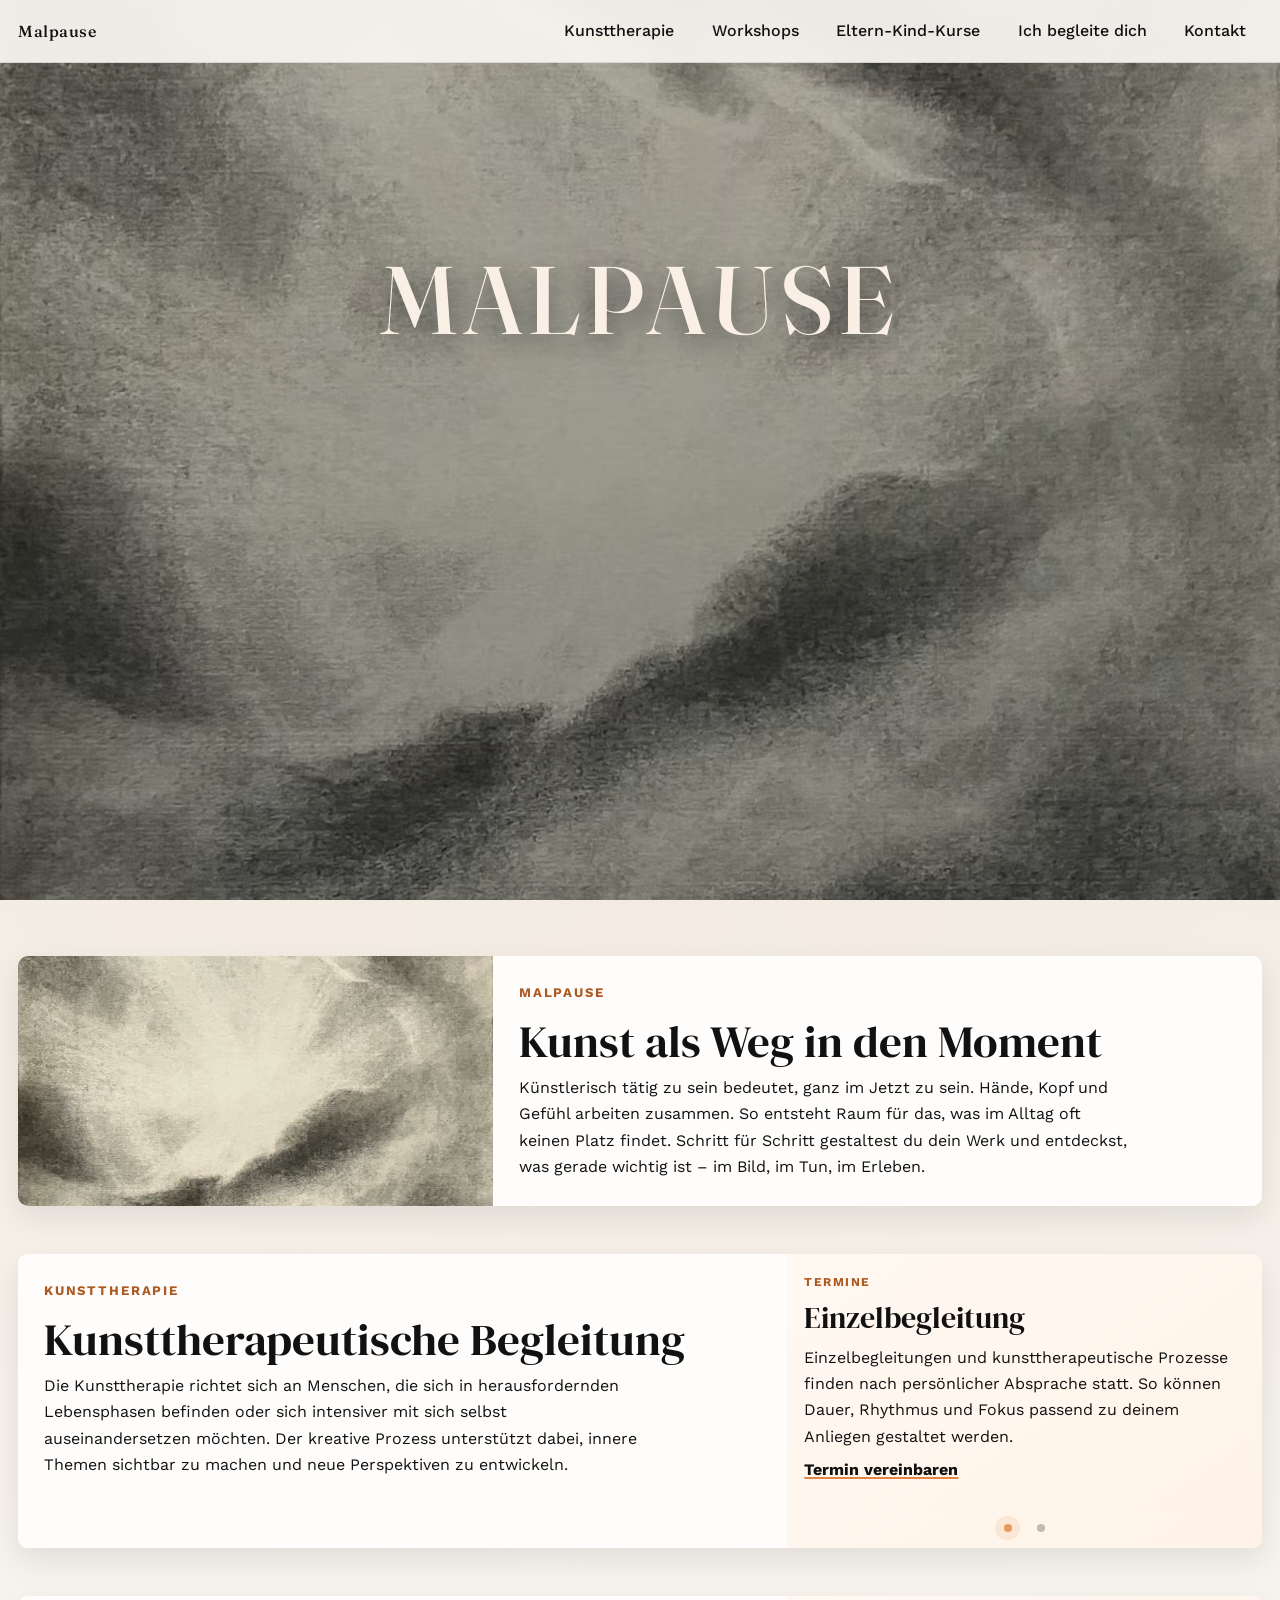
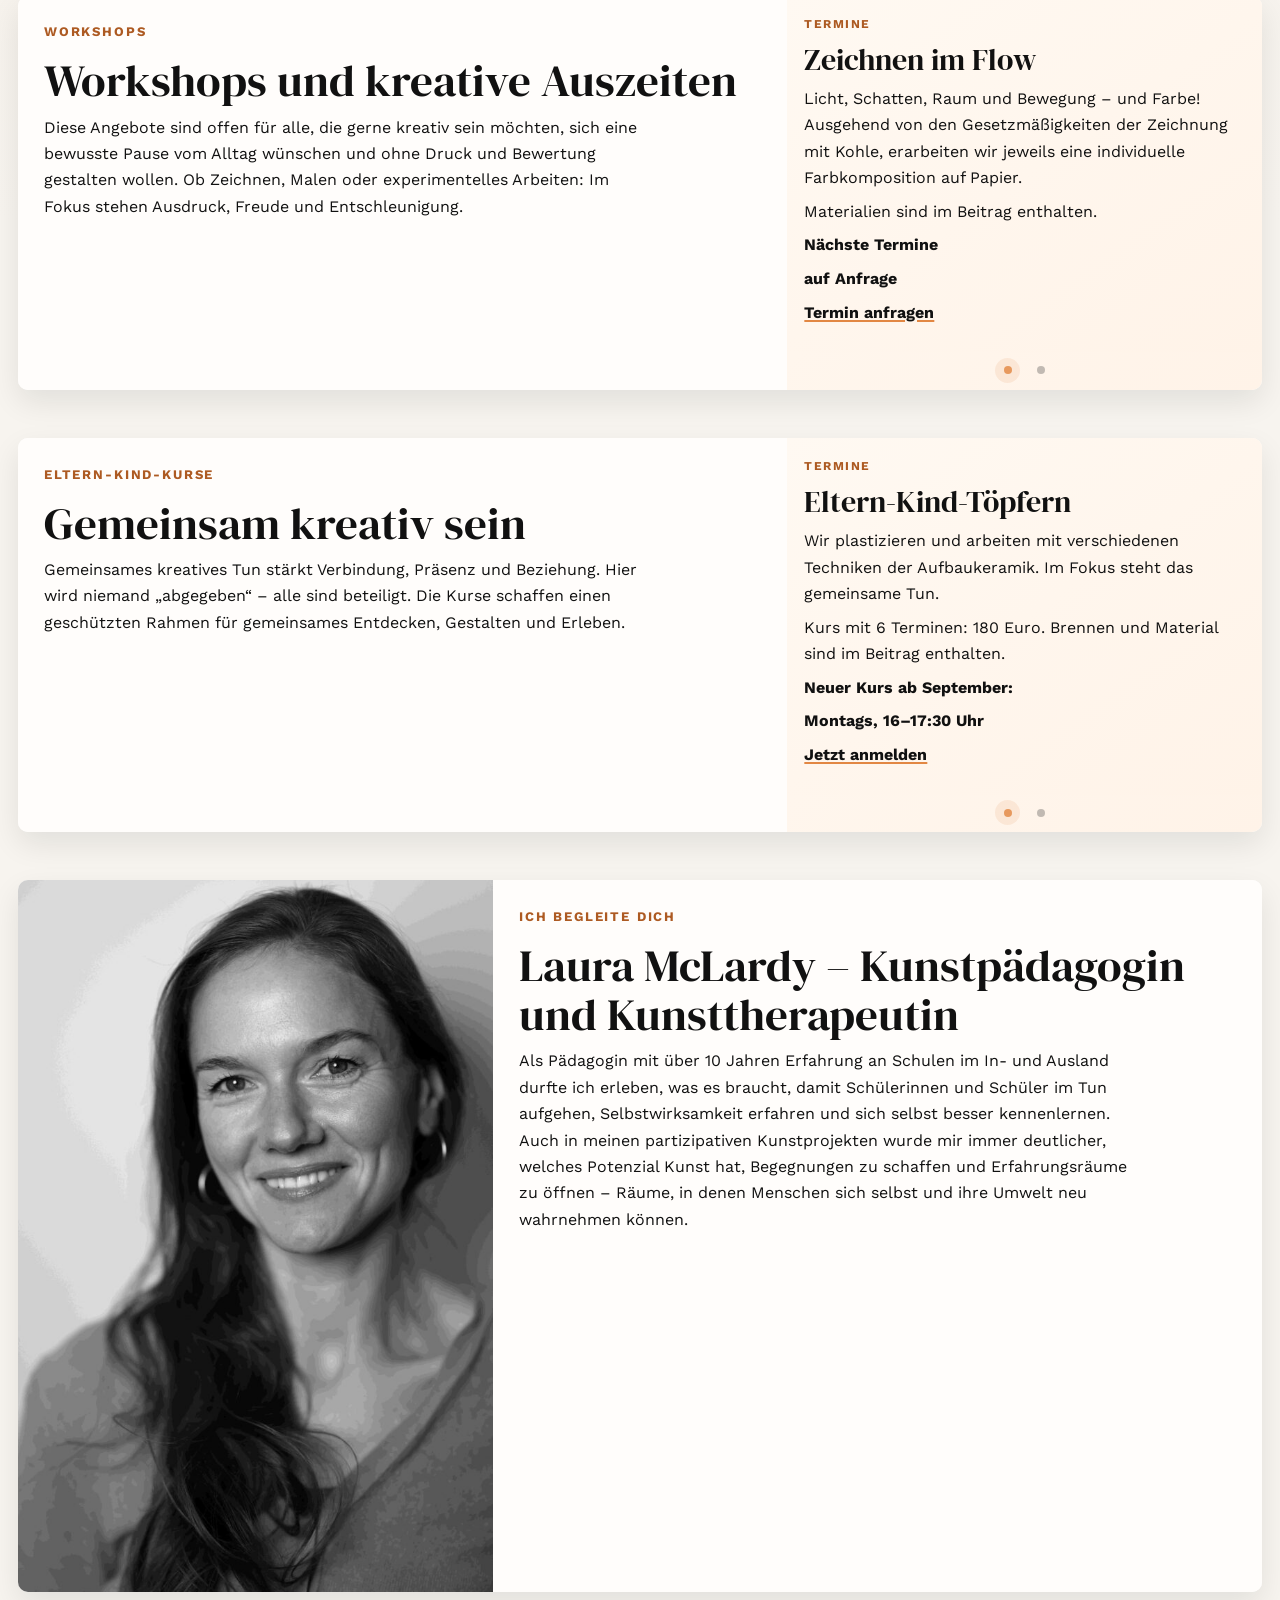
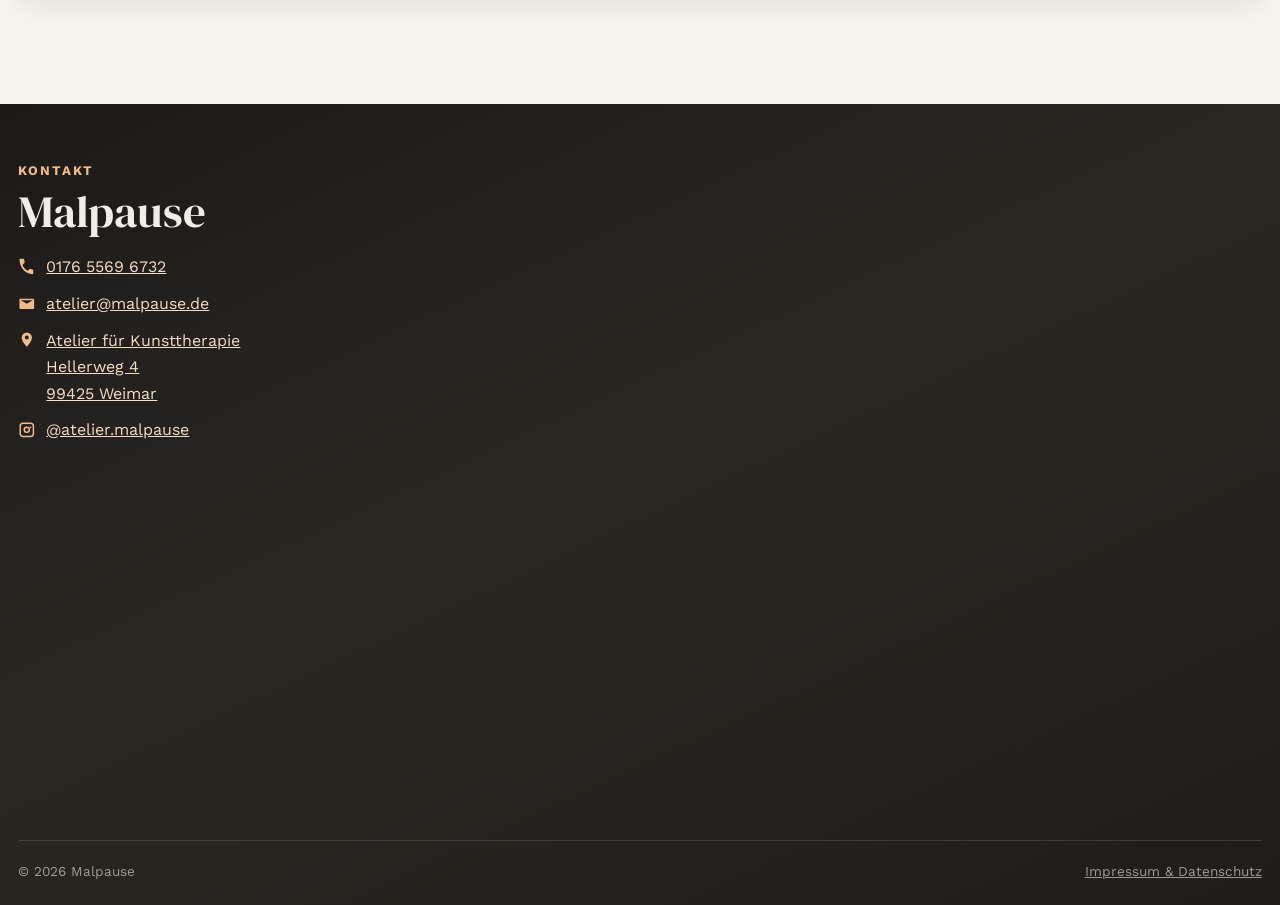
==== commit 9eaad9f6: "Design polish: typography, contrast, alignment, footer bar, booking links - Add 'Termin anfragen' / " ====
--- a/index.html
+++ b/index.html
@@ -75,7 +75,7 @@
           Hände, Kopf und Gefühl arbeiten zusammen.
           So entsteht Raum für das, was im Alltag oft keinen Platz findet.
           Schritt für Schritt gestaltest du dein Werk und entdeckst,
-          was gerade wichtig ist - im Bild, im Tun, im Erleben.
+          was gerade wichtig ist – im Bild, im Tun, im Erleben.
         </p>
       </div>
     </section>
@@ -98,9 +98,9 @@
           <div class="offer-carousel__slide offer-carousel__slide--quote">
             <blockquote class="quote-card offer-quote">
               <p>
-                “Die Sessions helfen mir, innere Klarheit zu gewinnen, Blockaden zu lösen und mich selbst besser zu verstehen.”
-              </p>
-              <cite>- Klientin, Einzelbegleitung</cite>
+                „Die Sessions helfen mir, innere Klarheit zu gewinnen, Blockaden zu lösen und mich selbst besser zu verstehen.“
+              </p>
+              <cite>– Klientin, Einzelbegleitung</cite>
             </blockquote>
           </div>
           <div class="offer-carousel__controls">
@@ -133,20 +133,21 @@
               <p class="term-card__label">Termine</p>
               <h3>Zeichnen im Flow</h3>
               <p>
-                Licht, Schatten, Raum und Bewegung - und Farbe! Ausgehend von den Gesetzmäßigkeiten der Zeichnung mit Kohle, erarbeiten wir jeweils 
+                Licht, Schatten, Raum und Bewegung – und Farbe! Ausgehend von den Gesetzmäßigkeiten der Zeichnung mit Kohle, erarbeiten wir jeweils 
                 eine individuelle Farbkomposition auf Papier.
               </p>
               <p>Materialien sind im Beitrag enthalten.</p>
               <p><strong>Nächste Termine</strong></p>
               <p><strong>auf Anfrage</strong></p>
+              <p><strong><a class="term-link" href="#kontakt">Termin anfragen</a></strong></p>
             </div>
           </div>
           <div class="offer-carousel__slide offer-carousel__slide--quote">
             <blockquote class="quote-card offer-quote">
               <p>
-                “Lauras Unterrichtsstil ist wunderbar: sanft, ermutigend und klar. Besonders gefallen haben mir die Dynamik und die Atmosphäre.”
-              </p>
-              <cite>- Workshop Teilnehmer</cite>
+                „Lauras Unterrichtsstil ist wunderbar: sanft, ermutigend und klar. Besonders gefallen haben mir die Dynamik und die Atmosphäre.“
+              </p>
+              <cite>– Workshop-Teilnehmer</cite>
             </blockquote>
           </div>
           <div class="offer-carousel__controls">
@@ -182,17 +183,18 @@
                 Wir plastizieren und arbeiten mit verschiedenen Techniken der Aufbaukeramik.
                 Im Fokus steht das gemeinsame Tun.  
               </p>
-              <p>Kurs mit 6 Terminen: 180 Euro. Brennen und Material sind im Beitrag enthalten</p>
+              <p>Kurs mit 6 Terminen: 180 Euro. Brennen und Material sind im Beitrag enthalten.</p>
               <p><strong>Neuer Kurs ab September:</strong></p>
-              <p><strong>Montags, 16 - 17.30 Uhr.</strong></p>
+              <p><strong>Montags, 16–17:30 Uhr</strong></p>
+              <p><strong><a class="term-link" href="#kontakt">Jetzt anmelden</a></strong></p>
             </div>
           </div>
           <div class="offer-carousel__slide offer-carousel__slide--quote">
             <blockquote class="quote-card offer-quote">
               <p>
-                “Die Atmosphäre war einladend, ruhig und inspirierend - genau das, was man sich für kreatives Arbeiten mit Kindern wünscht.”
-              </p>
-              <cite>- Eltern-Kind-Kurs Teilnehmende</cite>
+                „Die Atmosphäre war einladend, ruhig und inspirierend – genau das, was man sich für kreatives Arbeiten mit Kindern wünscht.“
+              </p>
+              <cite>– Eltern-Kind-Kurs Teilnehmende</cite>
             </blockquote>
           </div>
           <div class="offer-carousel__controls">
@@ -210,7 +212,7 @@
         <h2>Gemeinsam kreativ sein</h2>
         <p>
           Gemeinsames kreatives Tun stärkt Verbindung, Präsenz und Beziehung.
-          Hier wird niemand "abgegeben" - alle sind beteiligt. Die Kurse schaffen
+          Hier wird niemand „abgegeben“ – alle sind beteiligt. Die Kurse schaffen
           einen geschützten Rahmen für gemeinsames Entdecken, Gestalten und Erleben.
         </p>
       </div>
@@ -218,18 +220,18 @@
 
     <section id="ich-begleite-dich" class="content-block">
       <figure class="content-block__media">
-        <img src="portrait-web-683x1024.jpg" alt="Porträt von Laura McLardy im Atelier" loading="lazy">
+        <img src="portrait-web-683x1024.jpg" alt="Porträt von Laura McLardy im Atelier" width="683" height="1024" loading="lazy">
       </figure>
       <div class="content-block__text">
         <p class="eyebrow">Ich begleite dich</p>
-        <h2>Laura McLardy - Kunstpädagogin und Kunsttherapeutin</h2>
+        <h2>Laura McLardy – Kunstpädagogin und Kunsttherapeutin</h2>
         <p>
           Als Pädagogin mit über 10 Jahren Erfahrung an Schulen im In- und Ausland
           durfte ich erleben, was es braucht, damit Schülerinnen und Schüler im Tun
           aufgehen, Selbstwirksamkeit erfahren und sich selbst besser kennenlernen.
           Auch in meinen partizipativen Kunstprojekten wurde mir immer deutlicher,
           welches Potenzial Kunst hat, Begegnungen zu schaffen und Erfahrungsräume
-          zu öffnen - Räume, in denen Menschen sich selbst und ihre Umwelt neu
+          zu öffnen – Räume, in denen Menschen sich selbst und ihre Umwelt neu
           wahrnehmen können.
         </p>
       </div>
@@ -278,7 +280,10 @@
           <a href="https://www.instagram.com/atelier.malpause/" target="_blank" rel="noopener noreferrer">@atelier.malpause</a>
         </li>
       </ul>
-      <p class="site-footer__legal"><a href="impressum.html">Impressum &amp; Datenschutz</a></p>
+      <div class="site-footer__legal">
+        <span>© 2026 Malpause</span>
+        <a href="impressum.html">Impressum &amp; Datenschutz</a>
+      </div>
     </div>
   </footer>
 
--- a/styles.css
+++ b/styles.css
@@ -4,6 +4,7 @@
   --ink: #111111;
   --muted: #3a3a3a;
   --accent: #e28743;
+  --accent-text: #ad5a22;
   --nav-bg: rgba(247, 244, 239, 0.95);
   --shadow: 0 12px 30px rgba(14, 17, 23, 0.09);
   --radius: 10px;
@@ -198,7 +199,7 @@
   justify-content: space-between;
   align-items: center;
   gap: 0.8rem;
-  padding: 0.6rem 0.75rem;
+  padding: 0.6rem 1.15rem;
 }
 
 .site-nav__brand {
@@ -207,6 +208,7 @@
   letter-spacing: 0.03em;
   font-weight: 500;
   flex: 0 0 auto;
+  margin-left: -0.95rem;
 }
 
 .site-nav__toggle {
@@ -321,13 +323,14 @@
   letter-spacing: 0.12em;
   text-transform: uppercase;
   font-weight: 700;
-  color: var(--accent);
+  color: var(--accent-text);
 }
 
 .term-card h3 {
   margin: 0 0 0.55rem;
   font-family: "DM Serif Display", Georgia, serif;
   font-size: clamp(1.35rem, 3.2vw, 1.85rem);
+  font-weight: 400;
   line-height: 1.2;
 }
 
@@ -520,7 +523,8 @@
   height: 100%;
   max-width: none;
   margin: 0;
-  aspect-ratio: auto;
+  /* reserve space before the lazy image loads, so jumps to #kontakt land correctly */
+  aspect-ratio: auto 683 / 1024;
   object-fit: cover;
   object-position: center top;
   border-radius: 0;
@@ -536,6 +540,7 @@
 
 .content-block__text p {
   margin: 0 0 0.85rem;
+  max-width: 38em;
 }
 
 .content-block__text p:last-child {
@@ -547,7 +552,7 @@
   font-size: 0.82rem;
   letter-spacing: 0.14em;
   text-transform: uppercase;
-  color: var(--accent);
+  color: var(--accent-text);
   font-weight: 700;
 }
 
@@ -562,8 +567,11 @@
 .site-footer {
   background: linear-gradient(155deg, #1c1a18, #2a2622 45%, #1f1d1a);
   color: #f0ece7;
-  padding: 3.2rem 1.15rem;
-  min-height: 92svh;
+  padding: 3.2rem 0 1.4rem;
+  /* fills the viewport below #kontakt's scroll-margin so the nav link lands cleanly */
+  min-height: calc(100svh - 6.2rem);
+  display: flex;
+  flex-direction: column;
 }
 
 #kontakt {
@@ -571,8 +579,13 @@
 }
 
 .site-footer__inner {
+  flex: 1;
+  display: flex;
+  flex-direction: column;
+  width: 100%;
   max-width: var(--maxw);
   margin: 0 auto;
+  padding: 0 1.15rem;
 }
 
 .site-footer .eyebrow {
@@ -594,7 +607,7 @@
 .contact-list {
   list-style: none;
   padding: 0;
-  margin: 0;
+  margin: 0 0 2.5rem;
   display: grid;
   gap: 0.65rem;
 }
@@ -908,6 +921,10 @@
   font-size: clamp(1.2rem, 2.6vw, 1.55rem);
 }
 
+.subpage-copy .eyebrow + h2 {
+  margin-top: 0;
+}
+
 .subpage-copy a {
   color: var(--ink);
   text-decoration-color: var(--accent);
@@ -926,7 +943,17 @@
 }
 
 .site-footer__legal {
-  margin-top: 2.4rem !important;
-  font-size: 0.9rem;
-  opacity: 0.8;
-}
+  display: flex;
+  flex-wrap: wrap;
+  justify-content: space-between;
+  gap: 0.4rem 1.5rem;
+  margin-top: auto;
+  padding-top: 1.2rem;
+  border-top: 1px solid rgba(240, 236, 231, 0.14);
+  font-size: 0.85rem;
+  color: rgba(240, 236, 231, 0.6);
+}
+
+.site-footer__legal a {
+  color: inherit;
+}
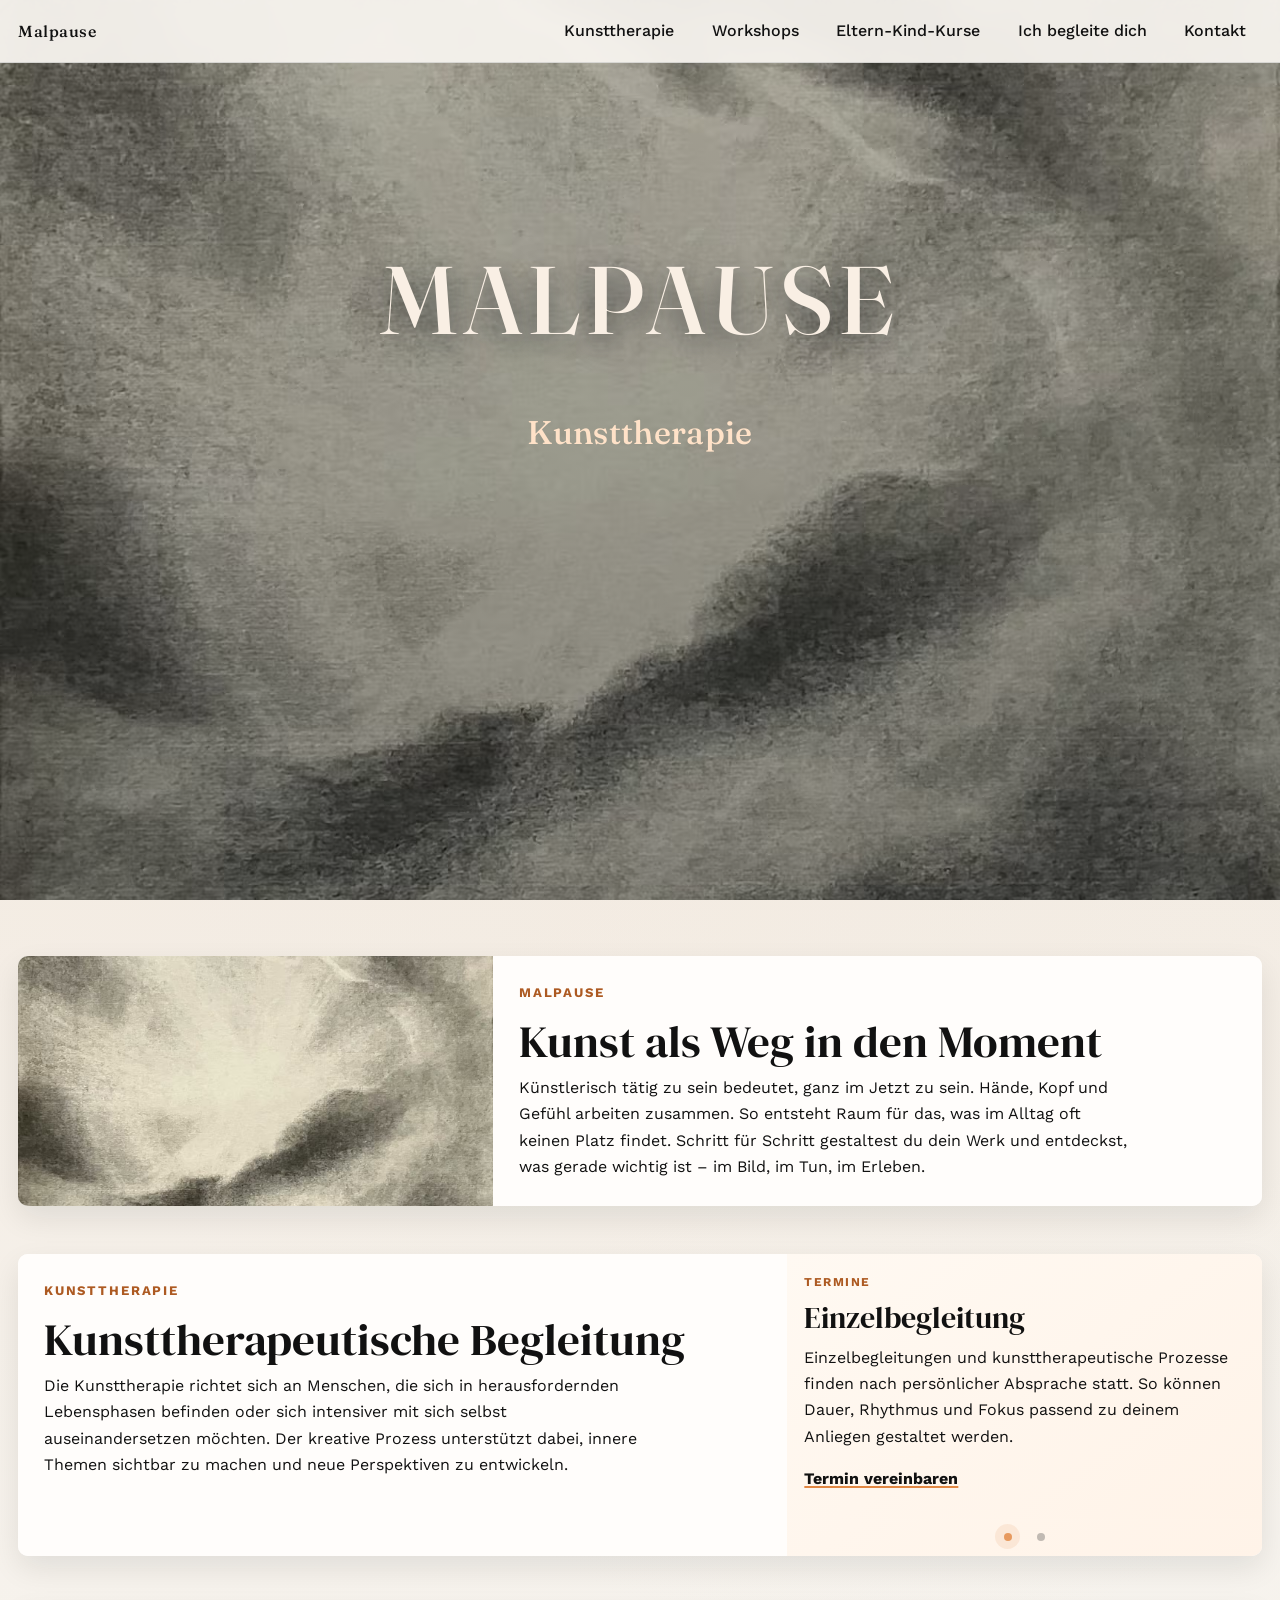
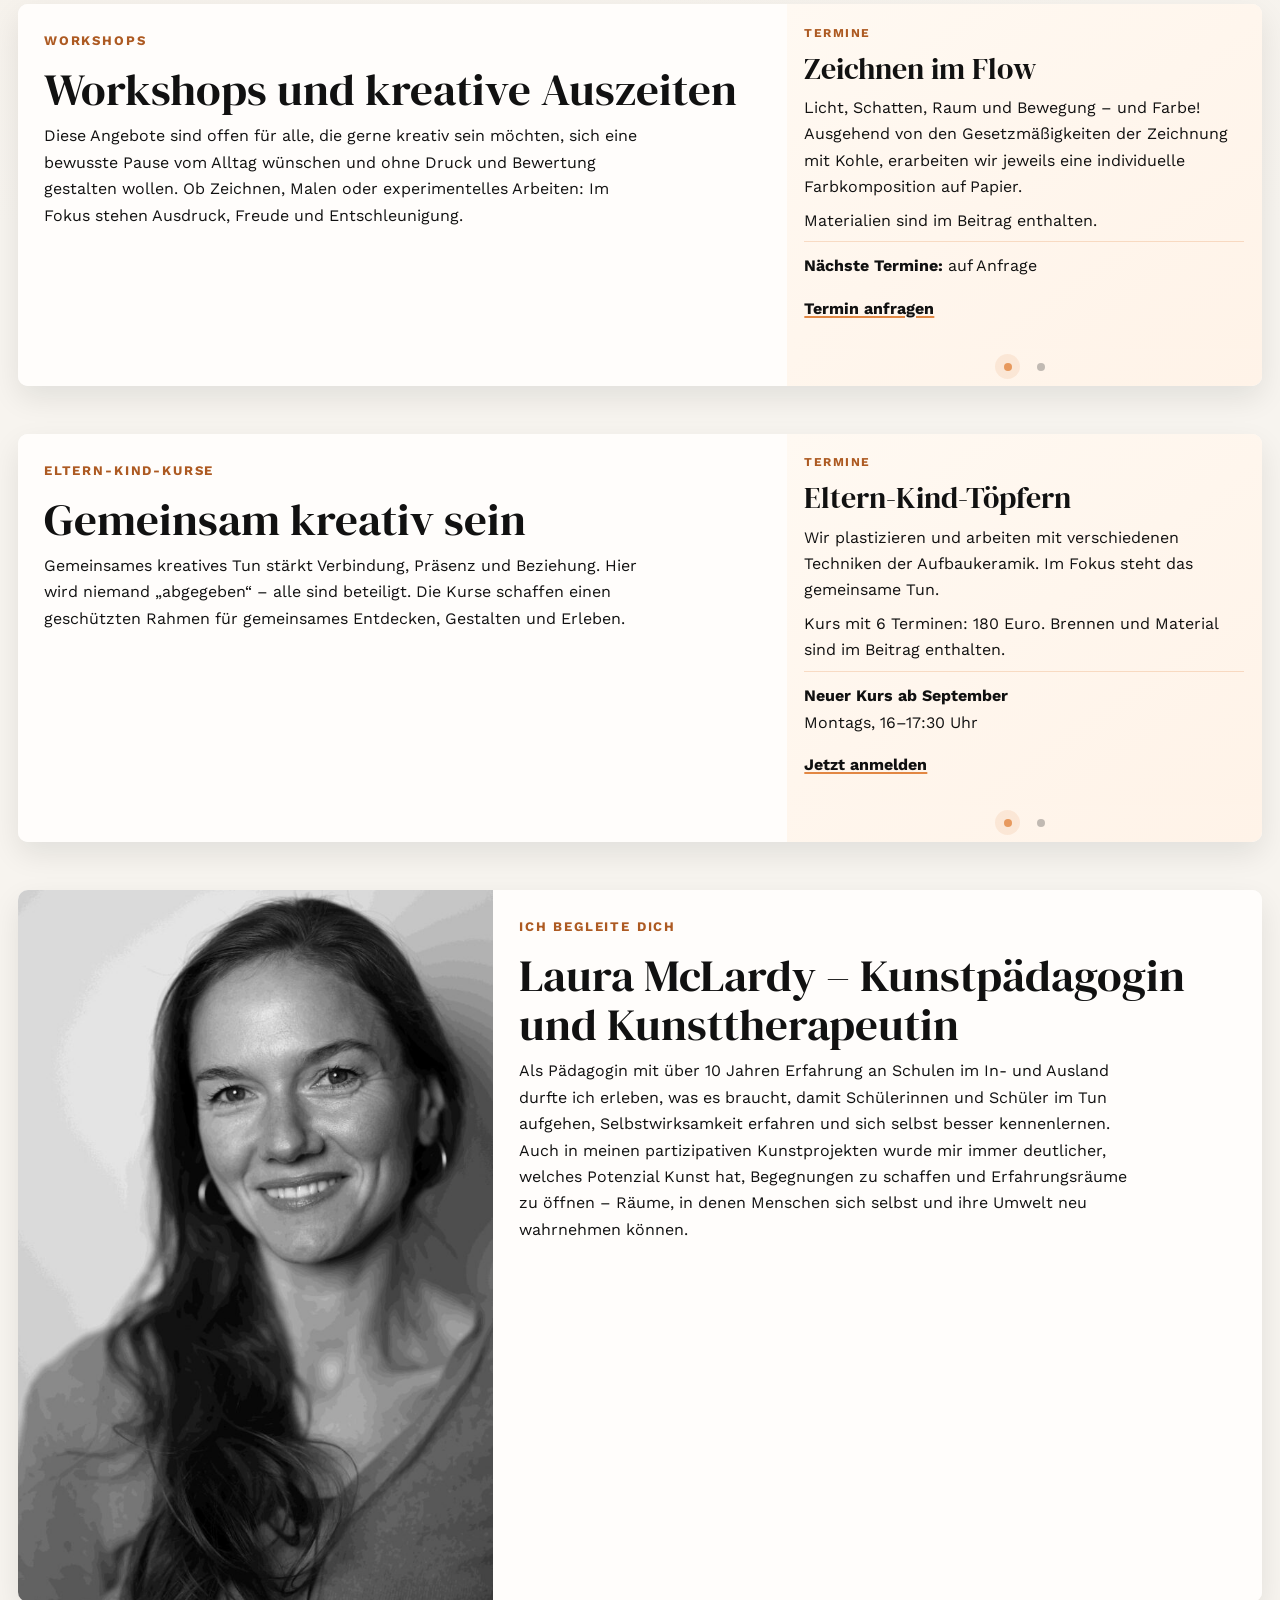
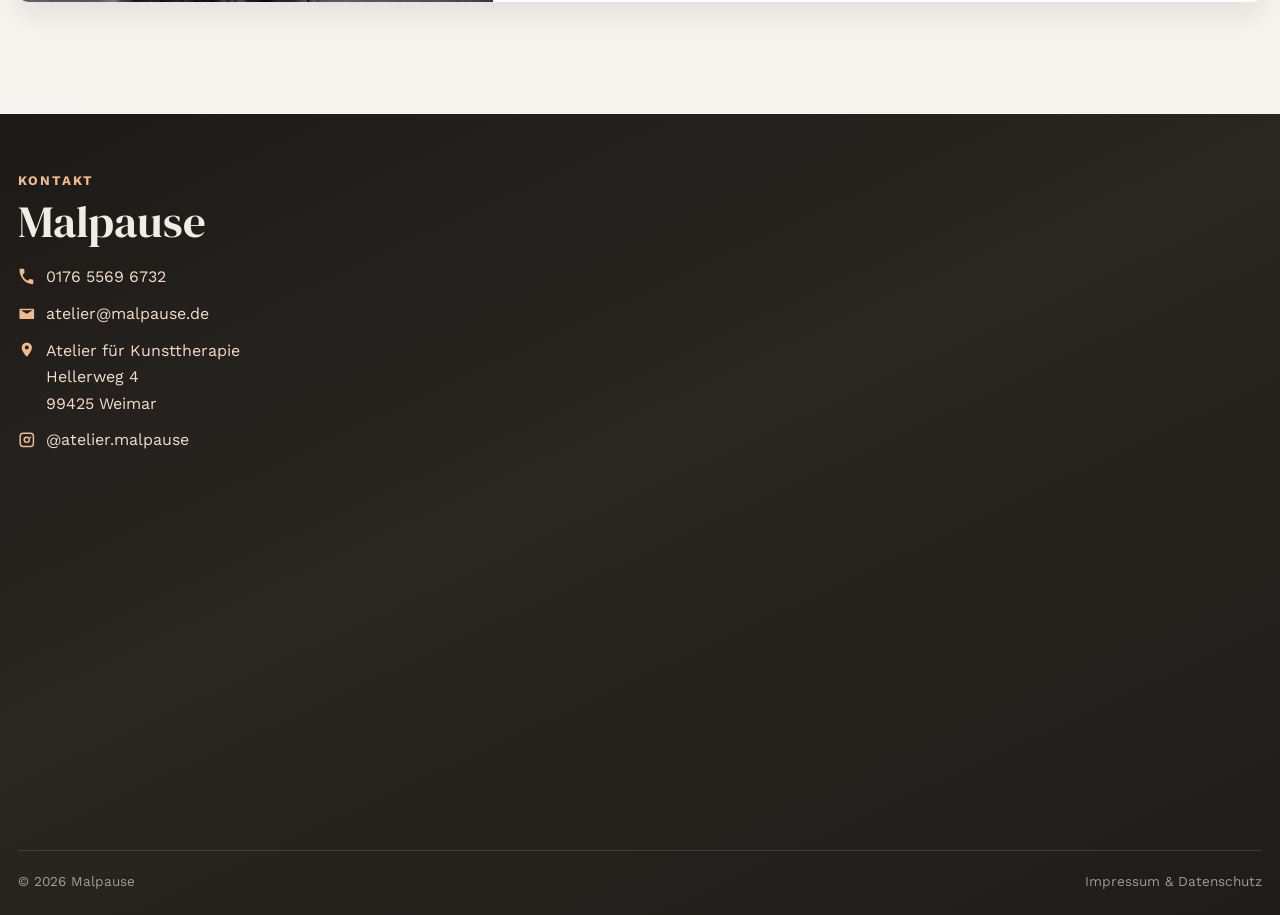
==== commit cec6854e: "Refine term cards, footer links, hero title size and signature timing - Term cards: date info as lab" ====
--- a/index.html
+++ b/index.html
@@ -92,7 +92,7 @@
                 Absprache statt. So können Dauer, Rhythmus und Fokus passend zu deinem Anliegen
                 gestaltet werden.
               </p>
-              <p><strong><a class="term-link" href="#kontakt">Termin vereinbaren</a></strong></p>
+              <p class="term-card__cta"><a class="term-link" href="#kontakt">Termin vereinbaren</a></p>
             </div>
           </div>
           <div class="offer-carousel__slide offer-carousel__slide--quote">
@@ -137,9 +137,8 @@
                 eine individuelle Farbkomposition auf Papier.
               </p>
               <p>Materialien sind im Beitrag enthalten.</p>
-              <p><strong>Nächste Termine</strong></p>
-              <p><strong>auf Anfrage</strong></p>
-              <p><strong><a class="term-link" href="#kontakt">Termin anfragen</a></strong></p>
+              <p class="term-card__when"><strong>Nächste Termine:</strong> auf Anfrage</p>
+              <p class="term-card__cta"><a class="term-link" href="#kontakt">Termin anfragen</a></p>
             </div>
           </div>
           <div class="offer-carousel__slide offer-carousel__slide--quote">
@@ -184,9 +183,8 @@
                 Im Fokus steht das gemeinsame Tun.  
               </p>
               <p>Kurs mit 6 Terminen: 180 Euro. Brennen und Material sind im Beitrag enthalten.</p>
-              <p><strong>Neuer Kurs ab September:</strong></p>
-              <p><strong>Montags, 16–17:30 Uhr</strong></p>
-              <p><strong><a class="term-link" href="#kontakt">Jetzt anmelden</a></strong></p>
+              <p class="term-card__when"><strong>Neuer Kurs ab September</strong><br>Montags, 16–17:30 Uhr</p>
+              <p class="term-card__cta"><a class="term-link" href="#kontakt">Jetzt anmelden</a></p>
             </div>
           </div>
           <div class="offer-carousel__slide offer-carousel__slide--quote">
--- a/styles.css
+++ b/styles.css
@@ -78,7 +78,7 @@
   position: static;
   margin: 0;
   font-family: "Fraunces", Georgia, serif;
-  font-size: clamp(2.2rem, 10vw, 6rem);
+  font-size: clamp(2.6rem, 13vw, 6rem);
   font-weight: 500;
   letter-spacing: 0.05em;
   color: #f9efe4;
@@ -338,8 +338,19 @@
   margin: 0 0 0.45rem;
 }
 
+.term-card__when {
+  margin-top: 0.8rem;
+  padding-top: 0.7rem;
+  border-top: 1px solid rgba(226, 135, 67, 0.25);
+}
+
+.term-card p.term-card__cta {
+  margin-top: 1rem;
+}
+
 .term-link {
   color: #111111;
+  font-weight: 700;
   text-decoration: underline;
   text-decoration-color: var(--accent);
   text-decoration-thickness: 2px;
@@ -602,6 +613,7 @@
 
 .site-footer a {
   color: #f3ddc7;
+  text-decoration: none;
 }
 
 .contact-list {
@@ -635,6 +647,8 @@
 .site-footer a:hover,
 .site-footer a:focus-visible {
   color: #ffe9d4;
+  text-decoration: underline;
+  text-underline-offset: 0.18em;
 }
 
 @media (min-width: 768px) {
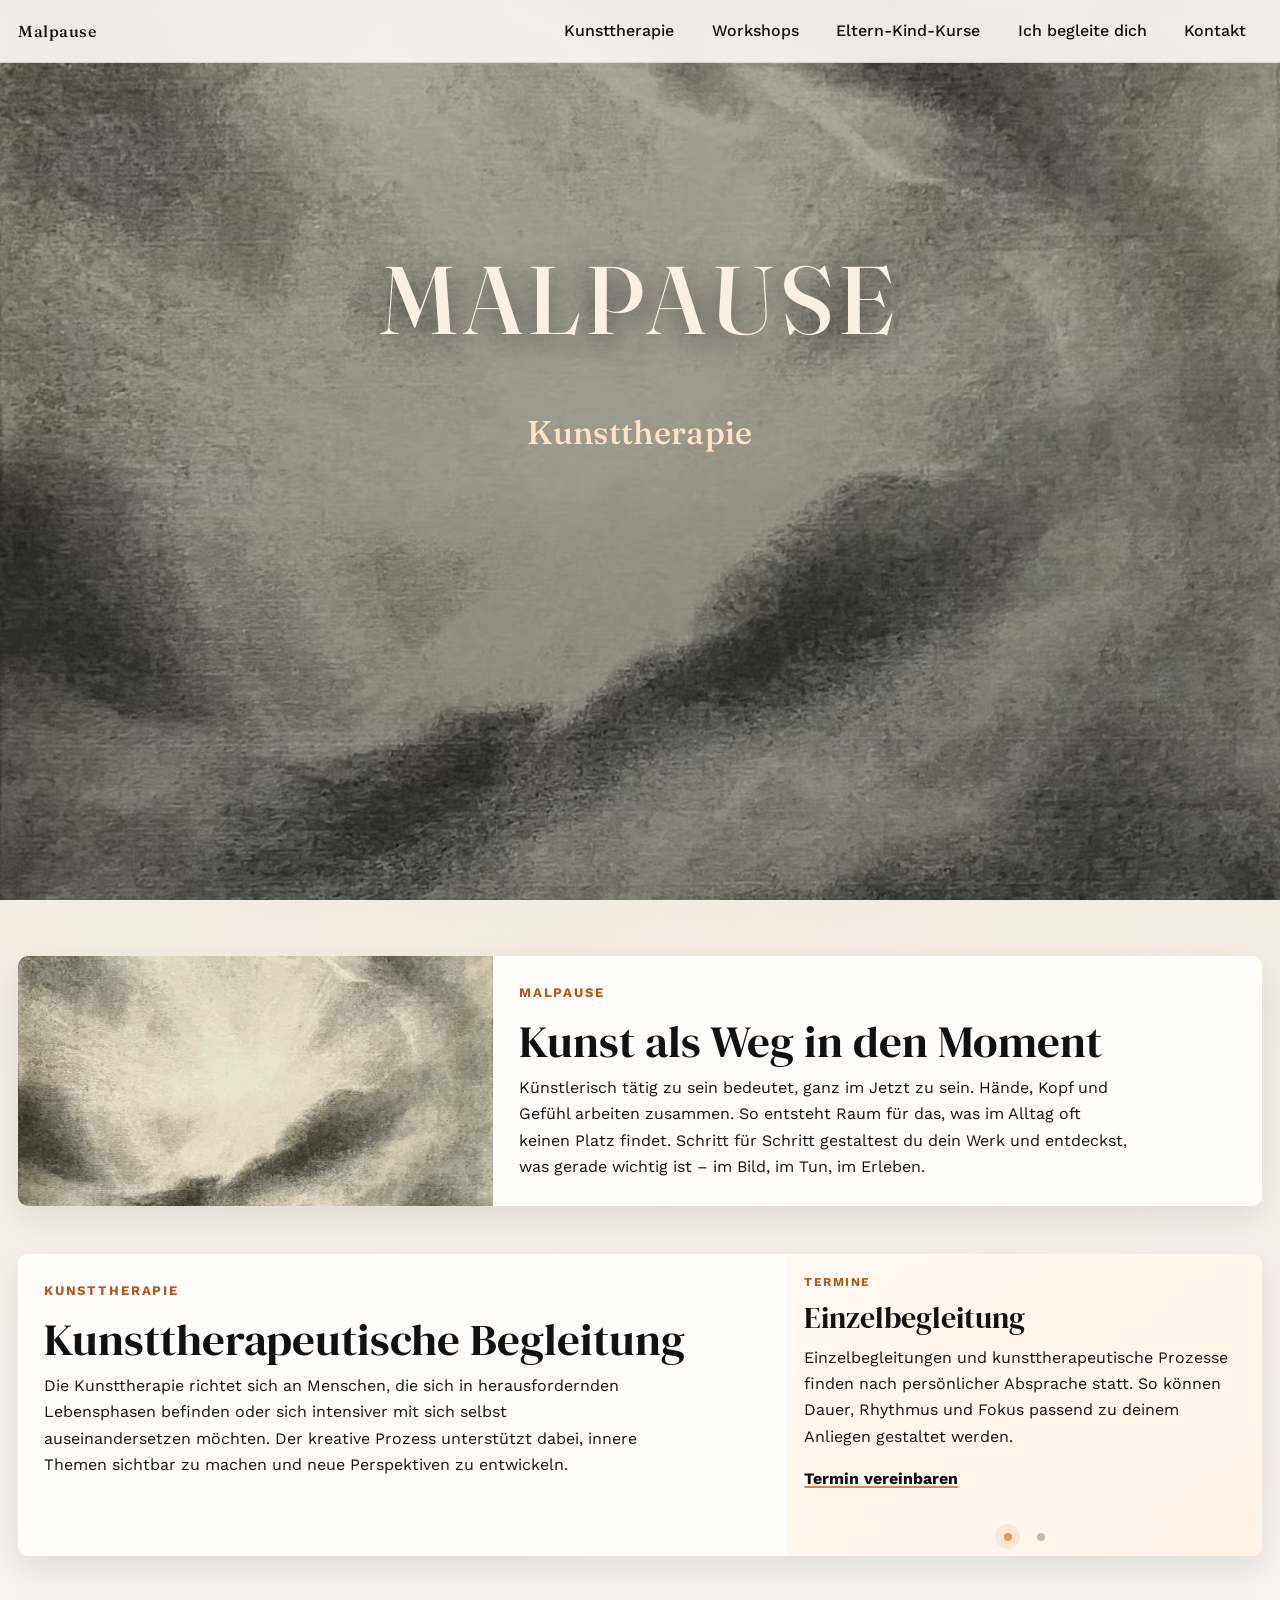
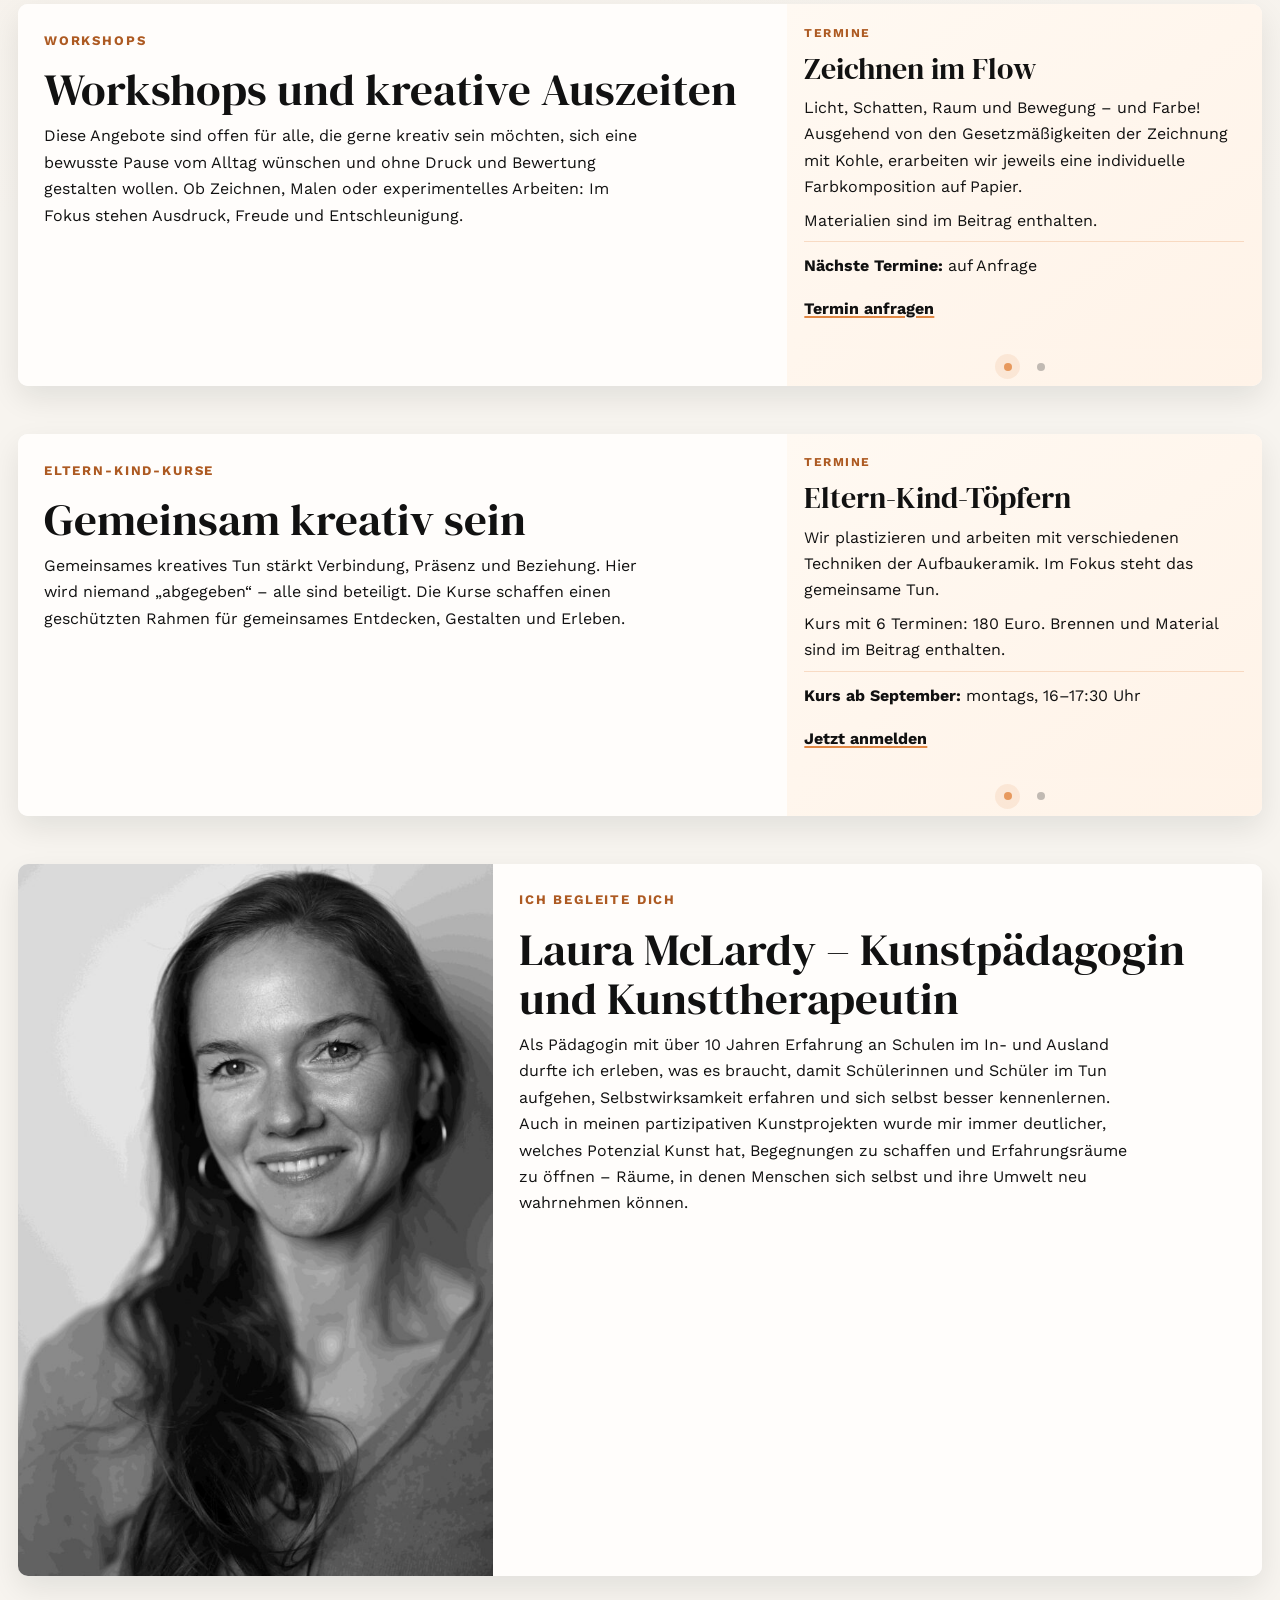
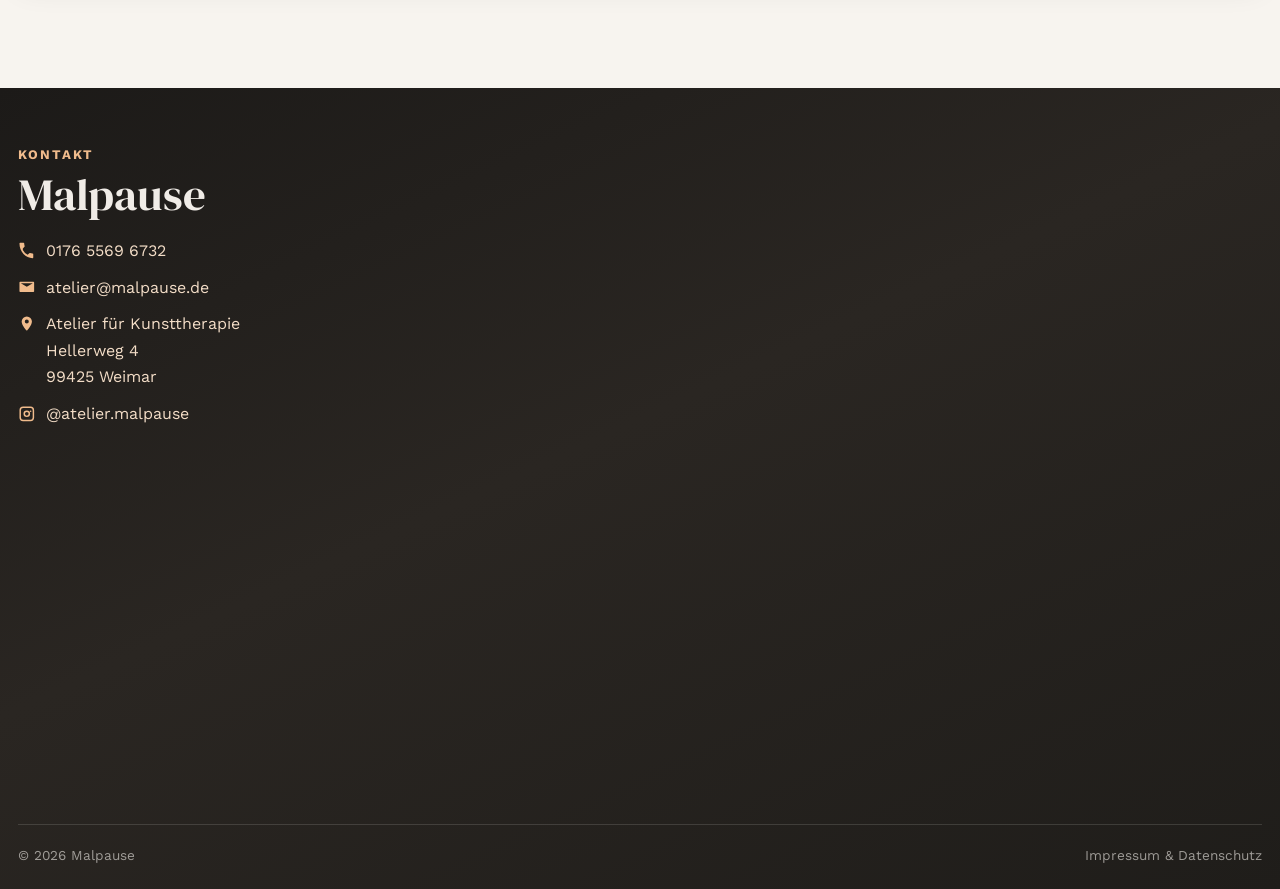
==== commit 18639eaf: "Course card: 'Kurs ab September:' with time on the same line Co-Authored-By: Claude Opus 5.5 <norepl" ====
--- a/index.html
+++ b/index.html
@@ -183,7 +183,7 @@
                 Im Fokus steht das gemeinsame Tun.  
               </p>
               <p>Kurs mit 6 Terminen: 180 Euro. Brennen und Material sind im Beitrag enthalten.</p>
-              <p class="term-card__when"><strong>Neuer Kurs ab September</strong><br>Montags, 16–17:30 Uhr</p>
+              <p class="term-card__when"><strong>Kurs ab September:</strong> <span class="nowrap">montags, 16–17:30 Uhr</span></p>
               <p class="term-card__cta"><a class="term-link" href="#kontakt">Jetzt anmelden</a></p>
             </div>
           </div>
--- a/styles.css
+++ b/styles.css
@@ -342,6 +342,10 @@
   margin-top: 0.8rem;
   padding-top: 0.7rem;
   border-top: 1px solid rgba(226, 135, 67, 0.25);
+}
+
+.nowrap {
+  white-space: nowrap;
 }
 
 .term-card p.term-card__cta {
